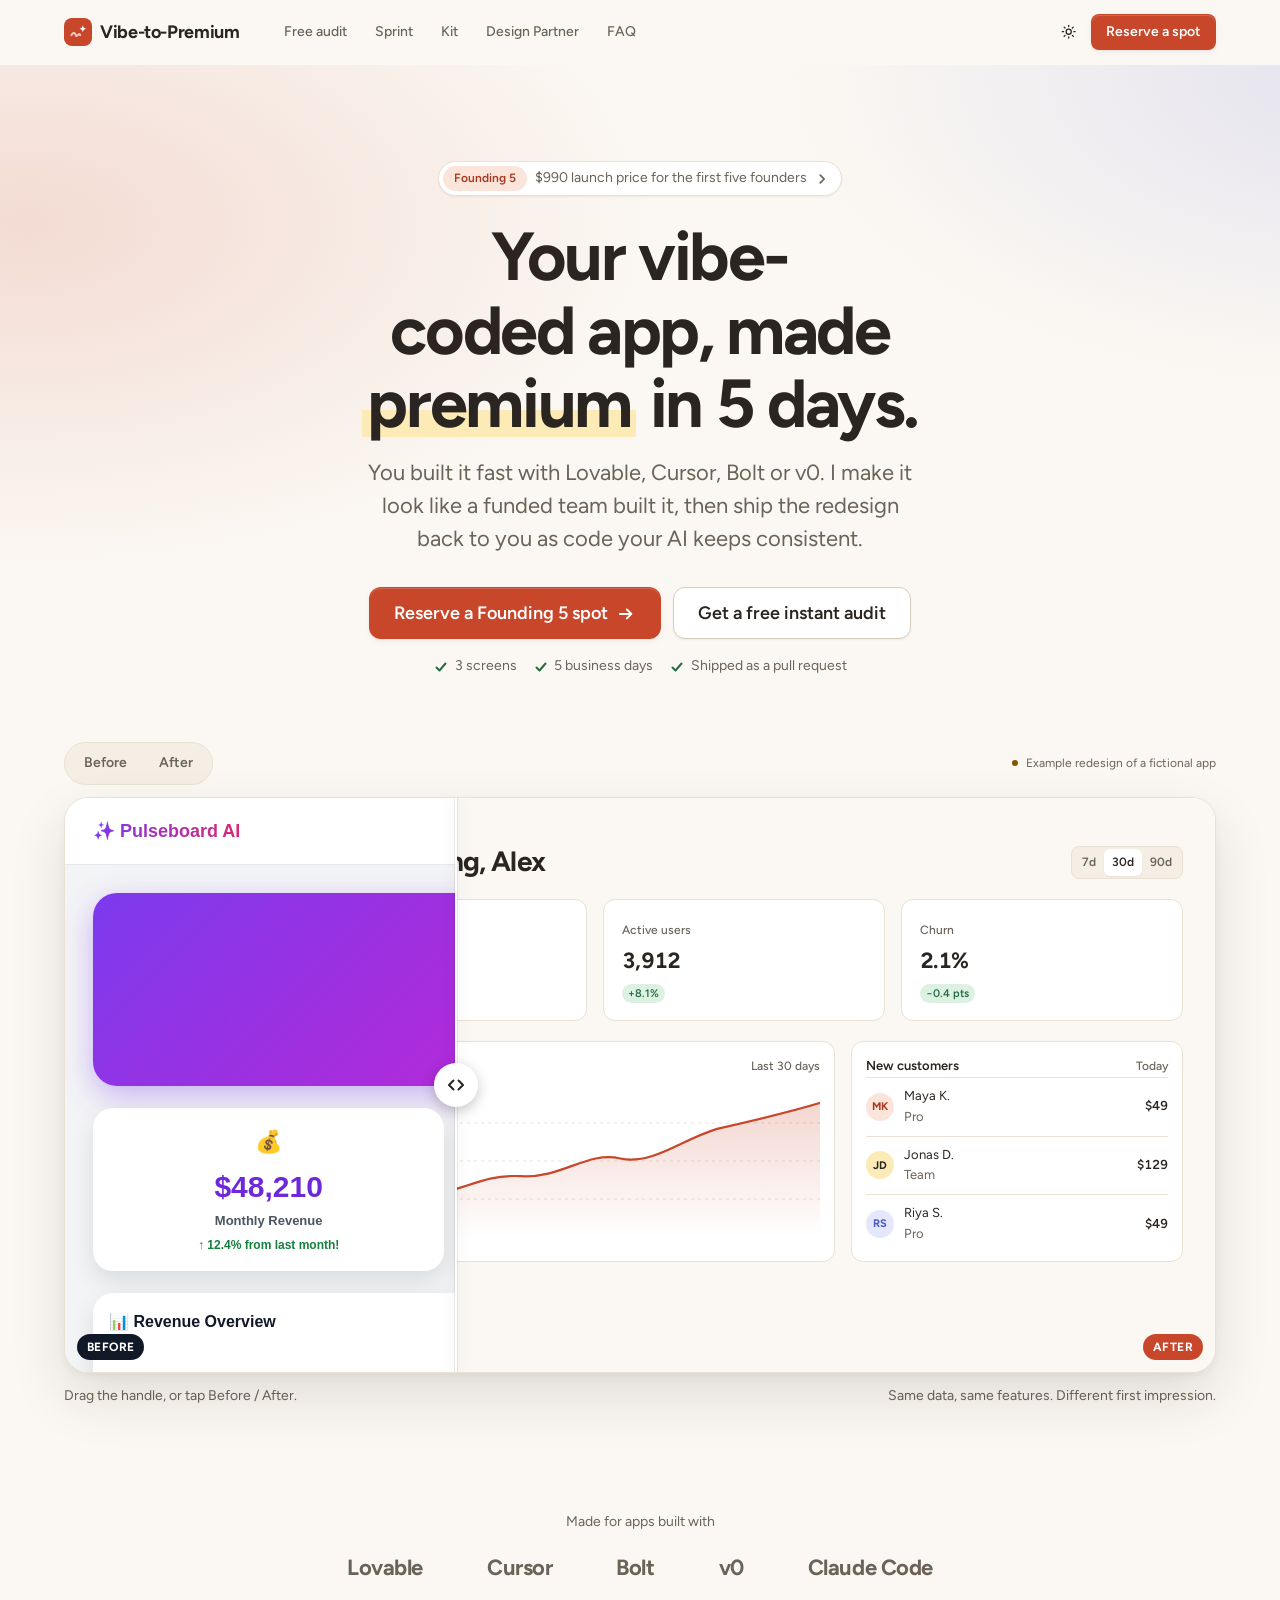
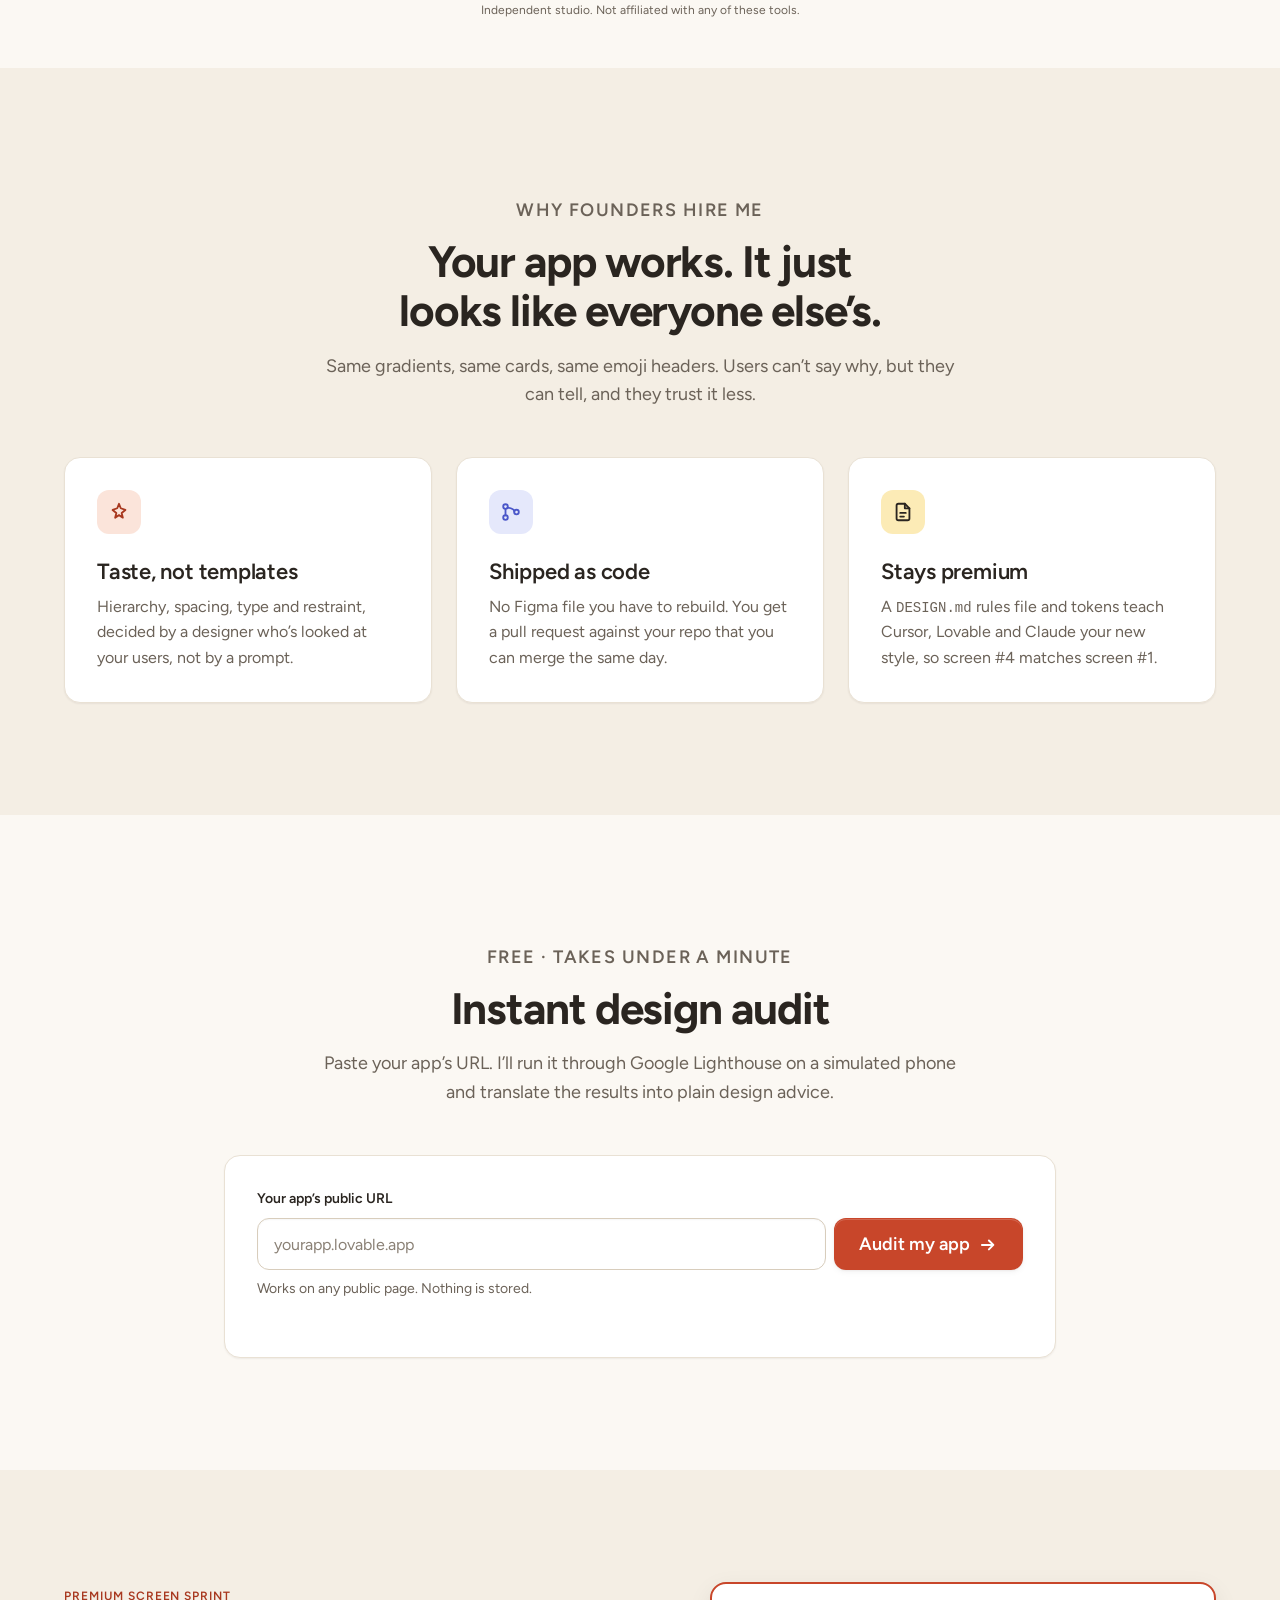
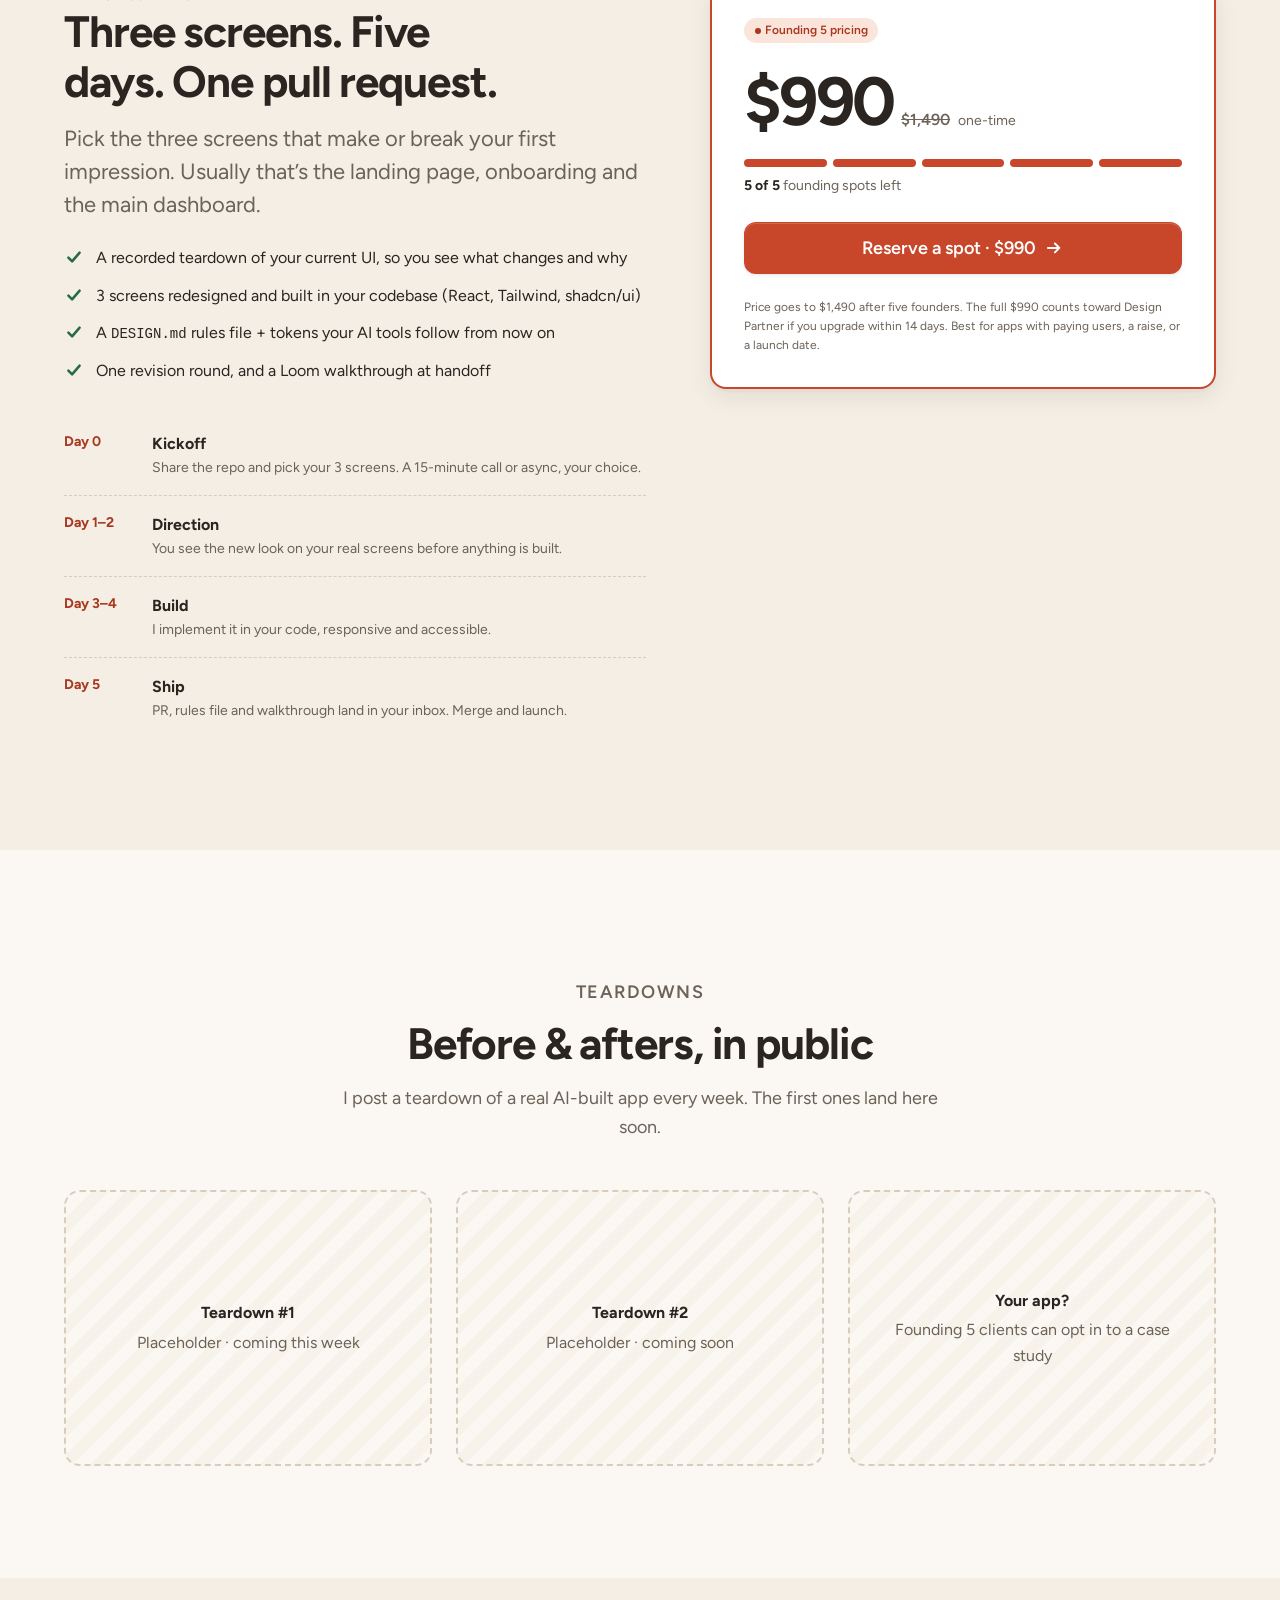
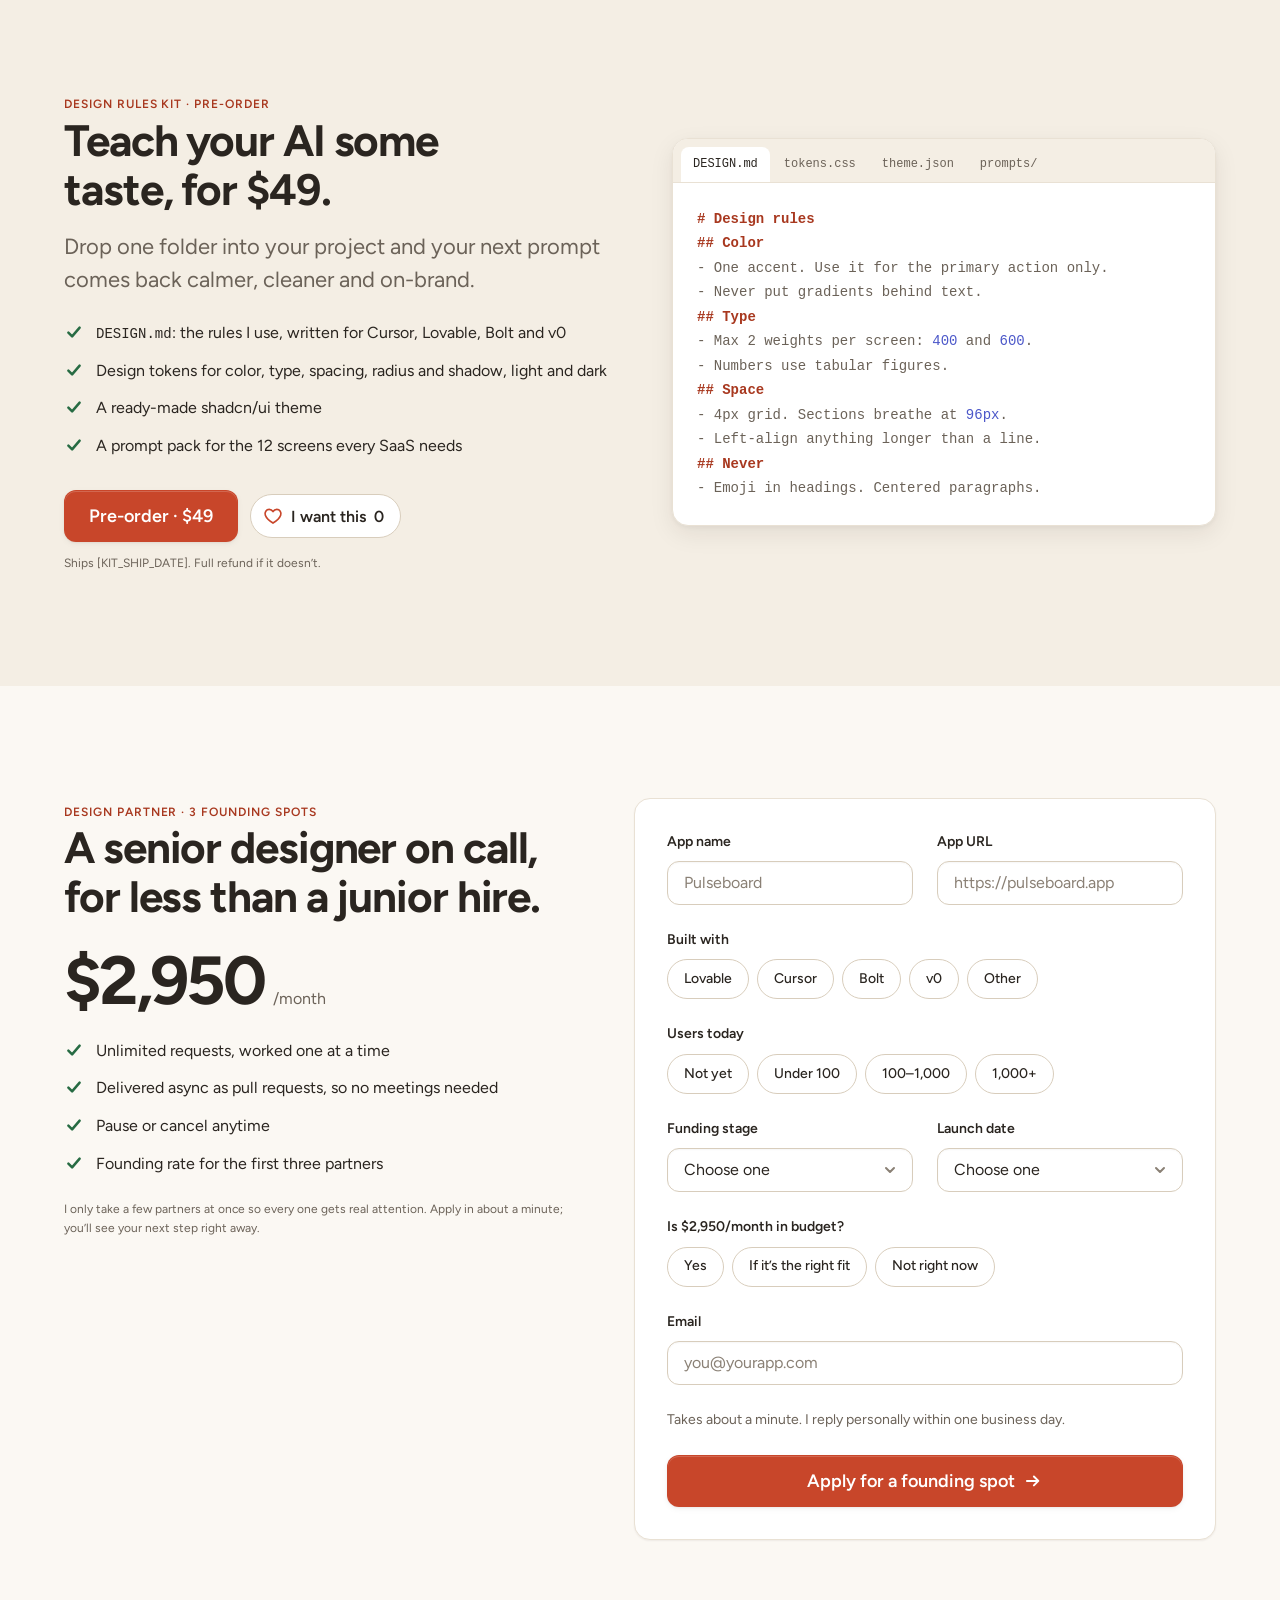
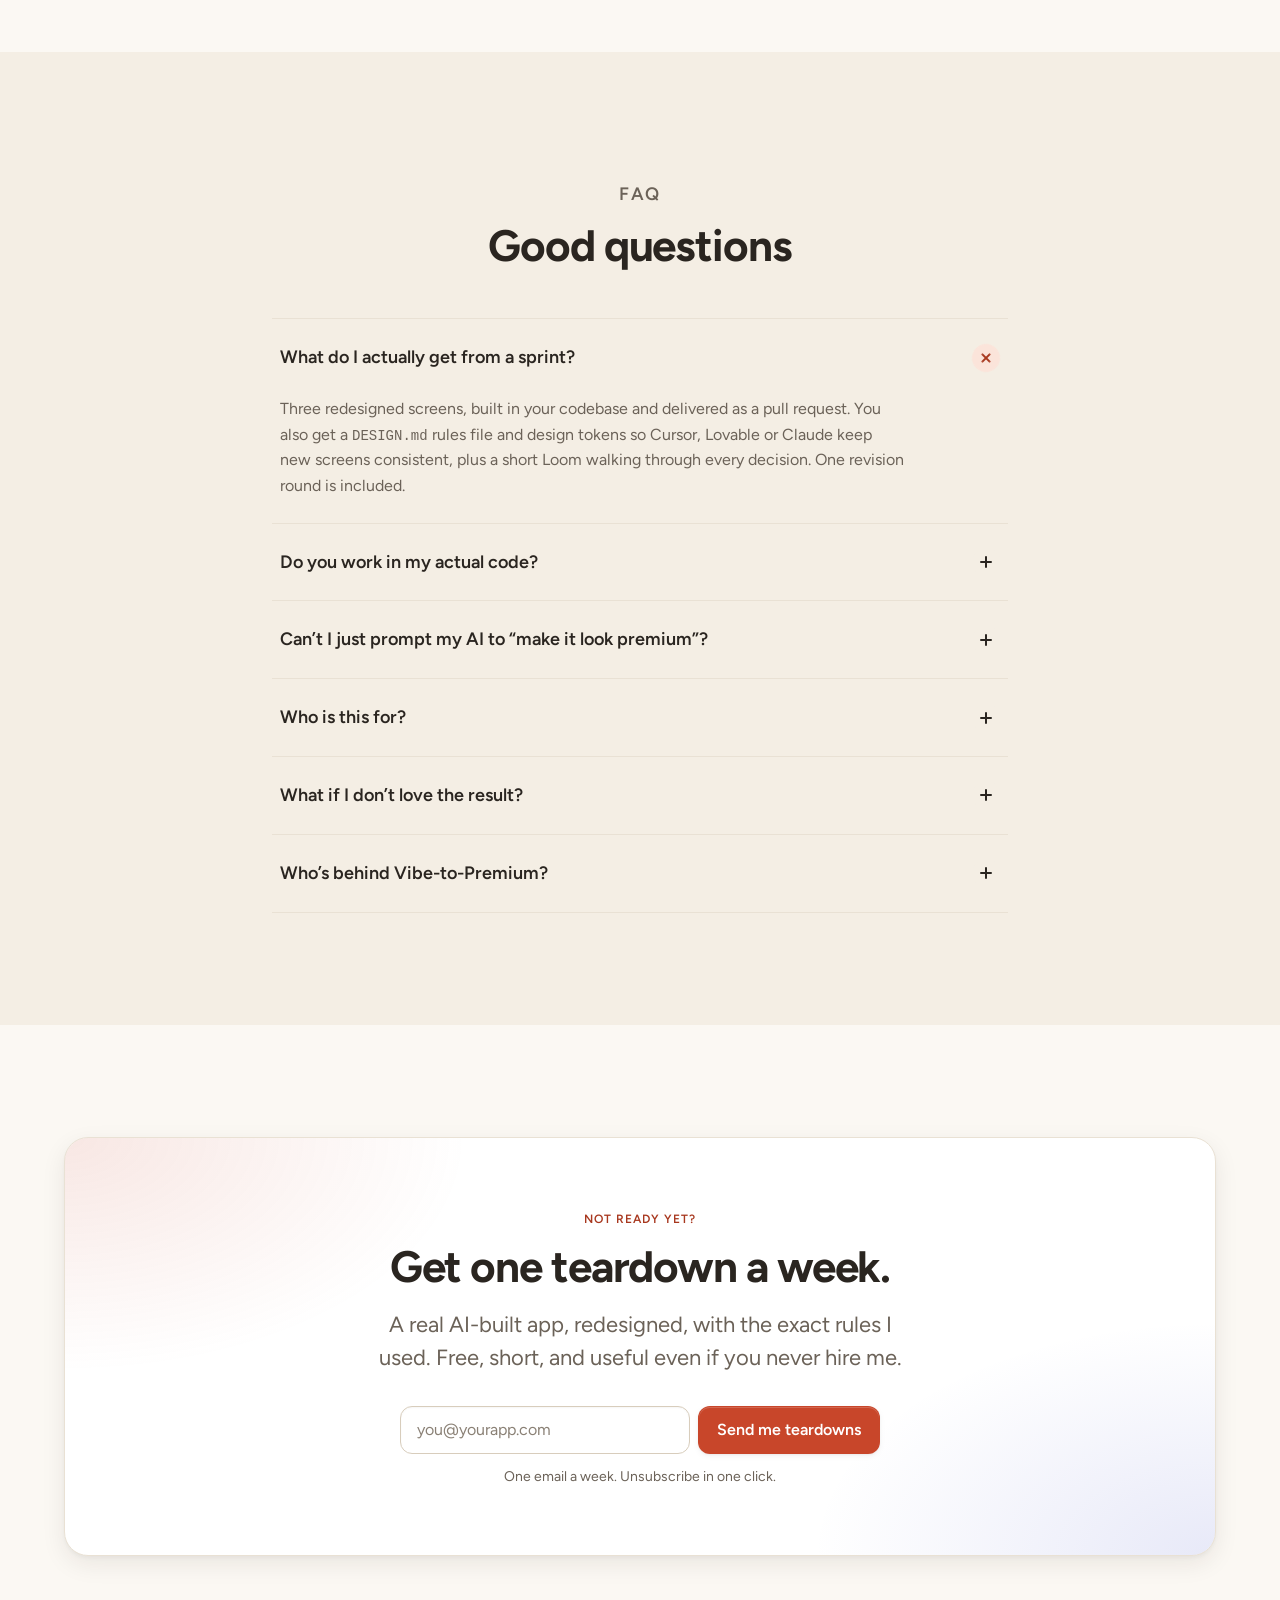
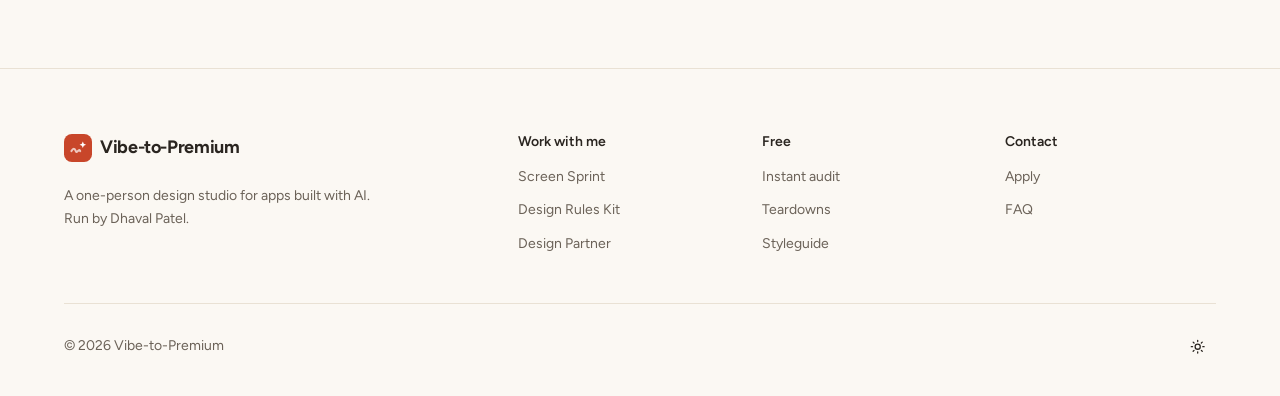
==== index.html @ ed161952 "Launch Vibe-to-Premium landing page" ====
<!doctype html>
<html lang="en">
<head>
  <meta charset="utf-8">
<!--
  ============================================================================
  VIBE-TO-PREMIUM · landing page draft v1  (static, no build step, GitHub Pages-ready)
  ============================================================================
  PLACEHOLDERS TO SWAP before going live (search the file for each token):

  PAYMENTS  (Finance & Ops is choosing the payment tool: Stripe Payment Links / Lemon Squeezy / Gumroad, all $0 to set up)
    #PAYMENT_LINK_SPRINT     "Reserve a spot" buttons for the $990 Founding 5 sprint (3 places)
    #PAYMENT_LINK_KIT        "Pre-order" button for the $49 Design Rules Kit (2 places)
  FORMS / FOLLOW-UPS  (all in config.js; see README.md)
    CONTACT_EMAIL            config.js. STILL A PLACEHOLDER: 'hello@REPLACE-ME.com'. Dhaval's real address goes here.
                             While the Tally IDs are blank, both forms open the visitor's email app (mailto:) to this
                             address with everything prefilled (application answers + intake_score + intake_tier, or
                             the waitlist email). The instant intake result still shows on the page.
    TALLY_RETAINER_FORM_ID   config.js, blank for launch. Optional later: a prefilled Tally popup instead of mailto.
    TALLY_WAITLIST_FORM_ID   config.js, blank for launch. Hidden fields to create are listed in README.md.
    #BOOKING_LINK            "Book an intro call" shown to Qualified applicants (e.g. Cal.com free / Calendly free)
  NUMBERS TO UPDATE BY HAND
    data-spots-left="5"      Founding 5 spots remaining. MANUAL: edit this one attribute in the sprint card after each
                             sale; the dots and "5 of 5 founding spots left" text update from it. Always visible.
    data-base-count="0"      "I want this" counter on the Kit. Placeholder: counts only this browser (localStorage)
                             until a real counter (e.g. the form tool or a free Supabase row) is wired in.
    [KIT_SHIP_DATE]          Kit ship date in the Kit section + FAQ fine print
  CONTENT SLOTS
    data-slot="..."          Every swappable string (brand, headline, subhead, offers, FAQ)
    data-slot="work-1..3"    Portfolio / teardown placeholders, replace with real before/afters
    .ba (hero compare)       "Pulseboard" is a FICTIONAL example app; replace with real client before/after
  AUDIT (Instant design audit)
    PSI_API_KEY in config.js Free, referrer-restricted Google browser key (keyless quota is shared and often
                             exhausted, returns HTTP 429). Appended as &key= only when non-empty. An LLM-written teardown could be layered on later,
                             only with Dhaval's OK on cost.
  META
    https://sdrprime.github.io/vibe-to-premium/   og:url / og:image / canonical / twitter:image (repo name set)
  ============================================================================
-->
  <meta name="viewport" content="width=device-width, initial-scale=1">
  <title>Vibe-to-Premium · Make your AI-built app look premium in 5 days</title>
  <meta name="description" content="A one-person design studio for apps built with Lovable, Cursor, Bolt and v0. Three premium screens in five days, shipped as a pull request.">
  <link rel="canonical" href="https://sdrprime.github.io/vibe-to-premium/">
  <meta name="theme-color" content="#FBF8F3" media="(prefers-color-scheme: light)">
  <meta name="theme-color" content="#1A1714" media="(prefers-color-scheme: dark)">
  <meta property="og:type" content="website">
  <meta property="og:site_name" content="Vibe-to-Premium">
  <meta property="og:title" content="Your vibe-coded app, made premium in 5 days">
  <meta property="og:description" content="Three redesigned screens, shipped as a pull request, with rules your AI follows next time.">
  <meta property="og:url" content="https://sdrprime.github.io/vibe-to-premium/">
  <meta property="og:image" content="https://sdrprime.github.io/vibe-to-premium/og-image.png">
  <meta name="twitter:card" content="summary_large_image">
  <link rel="icon" href="favicon.svg" type="image/svg+xml">
  <link rel="preload" href="fonts/figtree-latin-var.woff2" as="font" type="font/woff2" crossorigin>
  <script>(function(){var d=document.documentElement,t=null;d.classList.add('js');try{t=localStorage.getItem('theme')}catch(e){}if(t)d.dataset.theme=t;d.dataset.resolvedTheme=t||(matchMedia('(prefers-color-scheme: dark)').matches?'dark':'light')})()</script>
  <link rel="stylesheet" href="tokens.css">
  <link rel="stylesheet" href="styles.css">
  <link rel="stylesheet" href="site.css">
</head>
<body>
  <a class="skip-link" href="#main">Skip to content</a>

  <header class="nav">
    <div class="container nav__inner">
      <a class="brand" href="#top" aria-label="Vibe-to-Premium home"><svg class="brand__mark" viewBox="0 0 32 32" aria-hidden="true"><rect width="32" height="32" rx="9" fill="var(--color-accent)"/><path d="M8.5 19.5c2-3.5 3.6-3.5 5 0s3-3.5 5 0" stroke="var(--color-accent-ink)" stroke-width="2.4" fill="none" stroke-linecap="round" stroke-linejoin="round" opacity=".7"/><path d="M21.5 8.5l1.1 2.6 2.6 1.1-2.6 1.1-1.1 2.6-1.1-2.6-2.6-1.1 2.6-1.1z" fill="var(--color-accent-ink)"/></svg><span data-slot="brand">Vibe-to-Premium</span></a>
      <nav aria-label="Primary">
        <ul class="nav__links">
          <li><a href="#audit">Free audit</a></li>
          <li><a href="#sprint">Sprint</a></li>
          <li><a href="#kit">Kit</a></li>
          <li><a href="#partner">Design Partner</a></li>
          <li><a href="#faq">FAQ</a></li>
        </ul>
      </nav>
      <div class="nav__actions">
        <button class="btn btn--ghost btn--icon btn--sm theme-toggle" type="button" data-theme-toggle aria-label="Toggle dark mode"><svg class="icon-sun" viewBox="0 0 24 24" fill="none" stroke="currentColor" stroke-width="2" stroke-linecap="round" aria-hidden="true"><circle cx="12" cy="12" r="4"/><path d="M12 2v2M12 20v2M4.9 4.9l1.4 1.4M17.7 17.7l1.4 1.4M2 12h2M20 12h2M4.9 19.1l1.4-1.4M17.7 6.3l1.4-1.4"/></svg><svg class="icon-moon" viewBox="0 0 24 24" fill="none" stroke="currentColor" stroke-width="2" stroke-linecap="round" stroke-linejoin="round" aria-hidden="true"><path d="M20 14.5A8 8 0 1 1 9.5 4a6.5 6.5 0 0 0 10.5 10.5z"/></svg></button>
        <a class="btn btn--primary btn--sm" href="#sprint" data-slot="nav-cta">Reserve a spot</a>
      </div>
    </div>
  </header>

  <main id="main">
    <!-- ===== Hero ===== -->
    <section class="hero" id="top" aria-labelledby="hero-title">
      <div class="container">
        <div class="hero__copy">
          <a class="announce reveal" href="#sprint"><span class="badge badge--accent">Founding 5</span><span data-slot="announcement">$990 launch price for the first five founders</span><svg viewBox="0 0 16 16" fill="none" stroke="currentColor" stroke-width="2" stroke-linecap="round" stroke-linejoin="round" aria-hidden="true"><path d="M6 3.5L10.5 8 6 12.5"/></svg></a>
          <h1 class="display reveal" id="hero-title" style="--reveal-delay:60ms" data-slot="headline">Your vibe-coded app, made <span class="mark">premium</span> in 5 days.</h1>
          <p class="lead reveal" style="--reveal-delay:120ms" data-slot="subhead">You built it fast with Lovable, Cursor, Bolt or v0. I make it look like a funded team built it, then ship the redesign back to you as code your AI keeps consistent.</p>
          <div class="hero__ctas reveal" style="--reveal-delay:180ms">
            <a class="btn btn--primary btn--lg" href="#sprint" data-slot="hero-cta">Reserve a Founding 5 spot <svg class="btn__arrow" viewBox="0 0 20 20" fill="none" stroke="currentColor" stroke-width="2" stroke-linecap="round" stroke-linejoin="round" aria-hidden="true"><path d="M4 10h11M11 5.5L15.5 10 11 14.5"/></svg></a>
            <a class="btn btn--secondary btn--lg" href="#audit" data-slot="hero-cta-2">Get a free instant audit</a>
          </div>
          <p class="hero__note reveal" style="--reveal-delay:220ms"><span><svg viewBox="0 0 16 16" fill="none" stroke="currentColor" stroke-width="2" stroke-linecap="round" stroke-linejoin="round" aria-hidden="true"><path d="M3.5 8.5l3 3 6-7"/></svg>3 screens</span><span><svg viewBox="0 0 16 16" fill="none" stroke="currentColor" stroke-width="2" stroke-linecap="round" stroke-linejoin="round" aria-hidden="true"><path d="M3.5 8.5l3 3 6-7"/></svg>5 business days</span><span><svg viewBox="0 0 16 16" fill="none" stroke="currentColor" stroke-width="2" stroke-linecap="round" stroke-linejoin="round" aria-hidden="true"><path d="M3.5 8.5l3 3 6-7"/></svg>Shipped as a pull request</span></p>
        </div>

        <!-- Hero before/after. EXAMPLE ONLY: "Pulseboard" is fictional. Swap for real client work when it exists. -->
        <div class="hero__visual reveal" style="--reveal-delay:260ms">
          <div class="compare-bar">
            <div class="seg" role="group" aria-label="Show before or after" data-state="mid">
              <span class="seg__pill" aria-hidden="true"></span>
              <button type="button" data-ba-show="before" aria-pressed="false">Before</button>
              <button type="button" data-ba-show="after" aria-pressed="false">After</button>
            </div>
            <span class="placeholder-note">Example redesign of a fictional app</span>
          </div>
          <div class="ba" data-ba data-state="mid">
            <div class="ba__layer ba__before" aria-hidden="true">
              <div class="v">
                <div class="v-top"><span class="v-logo">✨ Pulseboard AI</span><span class="v-links"><span>Dashboard</span><span>Analytics</span><span>Customers</span><span>Settings</span></span><span class="v-avatar">A</span></div>
                <div class="v-body">
                  <div class="v-hero"><b>Welcome back, Alex! 👋</b><small>Here’s what’s happening with your business today</small><i>🚀 Generate AI Insights</i></div>
                  <div class="v-stats">
                    <div class="v-stat"><div class="v-emoji">💰</div><div class="v-num">$48,210</div><div class="v-lbl">Monthly Revenue</div><div class="v-chg">↑ 12.4% from last month!</div></div>
                    <div class="v-stat"><div class="v-emoji">👥</div><div class="v-num">3,912</div><div class="v-lbl">Active Users</div><div class="v-chg">↑ 8.1% from last month!</div></div>
                    <div class="v-stat"><div class="v-emoji">📉</div><div class="v-num">2.1%</div><div class="v-lbl">Churn Rate</div><div class="v-chg">↓ 0.4% from last month!</div></div>
                  </div>
                  <div class="v-chart"><b>📊 Revenue Overview</b><div class="v-bars"><span style="height:40%"></span><span style="height:55%"></span><span style="height:48%"></span><span style="height:62%"></span><span style="height:58%"></span><span style="height:74%"></span><span style="height:70%"></span><span style="height:86%"></span><span style="height:92%"></span></div></div>
                </div>
              </div>
            </div>
            <div class="ba__layer ba__after" aria-hidden="true">
              <div class="p">
                <aside class="p-rail">
                  <div class="p-brand"><i></i>Pulseboard</div>
                  <div class="p-nav is-on"><svg viewBox="0 0 16 16" fill="none" stroke="currentColor" stroke-width="1.6"><rect x="2" y="2" width="5" height="5" rx="1.2"/><rect x="9" y="2" width="5" height="5" rx="1.2"/><rect x="2" y="9" width="5" height="5" rx="1.2"/><rect x="9" y="9" width="5" height="5" rx="1.2"/></svg>Overview</div>
                  <div class="p-nav"><svg viewBox="0 0 16 16" fill="none" stroke="currentColor" stroke-width="1.6"><circle cx="8" cy="5.5" r="2.5"/><path d="M3 14c.8-2.6 2.7-4 5-4s4.2 1.4 5 4"/></svg>Customers</div>
                  <div class="p-nav"><svg viewBox="0 0 16 16" fill="none" stroke="currentColor" stroke-width="1.6" stroke-linecap="round"><path d="M2 12l4-4 3 2.5L14 5"/></svg>Revenue</div>
                  <div class="p-nav"><svg viewBox="0 0 16 16" fill="none" stroke="currentColor" stroke-width="1.6"><circle cx="8" cy="8" r="2.2"/><path d="M8 1.5v2M8 12.5v2M1.5 8h2M12.5 8h2"/></svg>Settings</div>
                </aside>
                <div class="p-main">
                  <div class="p-head"><div><small>Tuesday, November 3</small><b>Good morning, Alex</b></div><div class="p-seg"><span>7d</span><span class="is-on">30d</span><span>90d</span></div></div>
                  <div class="p-kpis">
                    <div class="p-kpi"><small>MRR</small><b>$48.2k</b><span class="p-delta">+12.4%</span></div>
                    <div class="p-kpi"><small>Active users</small><b>3,912</b><span class="p-delta">+8.1%</span></div>
                    <div class="p-kpi"><small>Churn</small><b>2.1%</b><span class="p-delta">−0.4 pts</span></div>
                  </div>
                  <div class="p-split">
                    <div class="p-card"><div class="p-card__head">Revenue<span>Last 30 days</span></div>
                      <svg class="p-chart" viewBox="0 0 300 120" preserveAspectRatio="none" aria-hidden="true">
                        <defs><linearGradient id="pfill" x1="0" x2="0" y1="0" y2="1"><stop offset="0" stop-color="currentColor" stop-opacity=".22"/><stop offset="1" stop-color="currentColor" stop-opacity="0"/></linearGradient></defs>
                        <path class="grid" d="M0 30H300M0 60H300M0 90H300" stroke-width="1" vector-effect="non-scaling-stroke" stroke-dasharray="3 4"/>
                        <path d="M0 96 C25 92 38 84 60 86 S95 70 120 72 S160 52 180 58 S220 40 240 34 S280 22 300 14 V120 H0Z" fill="url(#pfill)"/>
                        <path d="M0 96 C25 92 38 84 60 86 S95 70 120 72 S160 52 180 58 S220 40 240 34 S280 22 300 14" fill="none" stroke="currentColor" stroke-width="2.2" vector-effect="non-scaling-stroke" stroke-linecap="round"/>
                      </svg>
                    </div>
                    <div class="p-card p-list"><div class="p-card__head">New customers<span>Today</span></div>
                      <div class="p-row"><span class="p-av">MK</span><span>Maya K.<br><em>Pro</em></span><strong>$49</strong></div>
                      <div class="p-row"><span class="p-av">JD</span><span>Jonas D.<br><em>Team</em></span><strong>$129</strong></div>
                      <div class="p-row"><span class="p-av">RS</span><span>Riya S.<br><em>Pro</em></span><strong>$49</strong></div>
                    </div>
                  </div>
                </div>
              </div>
            </div>
            <span class="ba__tag ba__tag--before" aria-hidden="true">Before</span>
            <span class="ba__tag ba__tag--after" aria-hidden="true">After</span>
            <div class="ba__line" aria-hidden="true"><span class="ba__knob"><svg viewBox="0 0 20 20" fill="none" stroke="currentColor" stroke-width="2" stroke-linecap="round" stroke-linejoin="round"><path d="M7.5 5.5L3 10l4.5 4.5M12.5 5.5L17 10l-4.5 4.5"/></svg></span></div>
            <input type="range" min="0" max="100" value="50" aria-label="Compare before and after: drag left to reveal the redesign" aria-valuetext="50% before, 50% after">
          </div>
          <p class="compare-caption"><span>Drag the handle, or tap Before / After.</span><span>Same data, same features. Different first impression.</span></p>
        </div>
      </div>
    </section>

    <!-- ===== Builders ===== -->
    <section class="builders" aria-label="Builders I work with">
      <div class="container">
        <p class="builders__label">Made for apps built with</p>
        <ul><li>Lovable</li><li>Cursor</li><li>Bolt</li><li>v0</li><li>Claude Code</li></ul>
        <small>Independent studio. Not affiliated with any of these tools.</small>
      </div>
    </section>

    <!-- ===== Why ===== -->
    <section class="section section--sunken" aria-labelledby="why-title">
      <div class="container">
        <div class="section-head reveal">
          <p class="eyebrow">Why founders hire me</p>
          <h2 class="h2" id="why-title" data-slot="why-title">Your app works. It just looks like everyone else’s.</h2>
          <p data-slot="why-sub">Same gradients, same cards, same emoji headers. Users can’t say why, but they can tell, and they trust it less.</p>
        </div>
        <div class="grid-3">
          <article class="card card--interactive reveal">
            <div class="card__icon"><svg viewBox="0 0 24 24" fill="none" stroke="currentColor" stroke-width="2" stroke-linecap="round" stroke-linejoin="round" aria-hidden="true"><path d="M12 3l1.9 4.9L19 9.8l-4.1 3.3 1.3 5.1L12 15.4l-4.2 2.8 1.3-5.1L5 9.8l5.1-1.9z"/></svg></div>
            <h3>Taste, not templates</h3>
            <p>Hierarchy, spacing, type and restraint, decided by a designer who’s looked at your users, not by a prompt.</p>
          </article>
          <article class="card card--interactive reveal" style="--reveal-delay:80ms">
            <div class="card__icon card__icon--secondary"><svg viewBox="0 0 24 24" fill="none" stroke="currentColor" stroke-width="2" stroke-linecap="round" stroke-linejoin="round" aria-hidden="true"><circle cx="6" cy="6" r="2.5"/><circle cx="6" cy="18" r="2.5"/><circle cx="18" cy="12" r="2.5"/><path d="M6 8.5v7M8.3 7.2c4 .6 7.2 2.2 7.4 4.3"/></svg></div>
            <h3>Shipped as code</h3>
            <p>No Figma file you have to rebuild. You get a pull request against your repo that you can merge the same day.</p>
          </article>
          <article class="card card--interactive reveal" style="--reveal-delay:160ms">
            <div class="card__icon card__icon--highlight"><svg viewBox="0 0 24 24" fill="none" stroke="currentColor" stroke-width="2" stroke-linecap="round" stroke-linejoin="round" aria-hidden="true"><path d="M14 3H7a2 2 0 0 0-2 2v14a2 2 0 0 0 2 2h10a2 2 0 0 0 2-2V8z"/><path d="M14 3v5h5M9 13h6M9 17h4"/></svg></div>
            <h3>Stays premium</h3>
            <p>A <code>DESIGN.md</code> rules file and tokens teach Cursor, Lovable and Claude your new style, so screen #4 matches screen #1.</p>
          </article>
        </div>
      </div>
    </section>

    <!-- ===== Instant audit (PageSpeed Insights, client-side) ===== -->
    <section class="section" id="audit" aria-labelledby="audit-title">
      <div class="container">
        <div class="section-head reveal">
          <p class="eyebrow">Free · takes under a minute</p>
          <h2 class="h2" id="audit-title">Instant design audit</h2>
          <p>Paste your app’s URL. I’ll run it through Google Lighthouse on a simulated phone and translate the results into plain design advice.</p>
        </div>
        <div class="audit card reveal">
          <form class="audit__form" data-audit novalidate>
            <label class="label" for="audit-url">Your app’s public URL</label>
            <div class="audit__row">
              <input class="input" id="audit-url" name="url" type="url" inputmode="url" autocomplete="url" placeholder="yourapp.lovable.app" required aria-describedby="audit-hint">
              <button class="btn btn--primary btn--lg" type="submit">Audit my app <svg class="btn__arrow" viewBox="0 0 20 20" fill="none" stroke="currentColor" stroke-width="2" stroke-linecap="round" stroke-linejoin="round" aria-hidden="true"><path d="M4 10h11M11 5.5L15.5 10 11 14.5"/></svg></button>
            </div>
            <p class="hint" id="audit-hint">Works on any public page. Nothing is stored.</p>
          </form>
          <div class="audit__panel" data-audit-panel aria-live="polite"></div>
        </div>
      </div>
    </section>

    <!-- ===== Offer 1: Founding 5 sprint ===== -->
    <section class="section section--sunken" id="sprint" aria-labelledby="sprint-title">
      <div class="container offer">
        <div class="reveal">
          <p class="eyebrow">Premium Screen Sprint</p>
          <h2 class="h2" id="sprint-title" data-slot="sprint-title">Three screens. Five days. One pull request.</h2>
          <p class="lead" style="margin-top:var(--space-4)" data-slot="sprint-sub">Pick the three screens that make or break your first impression. Usually that’s the landing page, onboarding and the main dashboard.</p>
          <ul class="include"><li><svg viewBox="0 0 16 16" fill="none" stroke="currentColor" stroke-width="2" stroke-linecap="round" stroke-linejoin="round" aria-hidden="true"><path d="M3.5 8.5l3 3 6-7"/></svg><span>A recorded teardown of your current UI, so you see what changes and why</span></li><li><svg viewBox="0 0 16 16" fill="none" stroke="currentColor" stroke-width="2" stroke-linecap="round" stroke-linejoin="round" aria-hidden="true"><path d="M3.5 8.5l3 3 6-7"/></svg><span>3 screens redesigned and built in your codebase (React, Tailwind, shadcn/ui)</span></li><li><svg viewBox="0 0 16 16" fill="none" stroke="currentColor" stroke-width="2" stroke-linecap="round" stroke-linejoin="round" aria-hidden="true"><path d="M3.5 8.5l3 3 6-7"/></svg><span>A <code>DESIGN.md</code> rules file + tokens your AI tools follow from now on</span></li><li><svg viewBox="0 0 16 16" fill="none" stroke="currentColor" stroke-width="2" stroke-linecap="round" stroke-linejoin="round" aria-hidden="true"><path d="M3.5 8.5l3 3 6-7"/></svg><span>One revision round, and a Loom walkthrough at handoff</span></li></ul>
          <ol class="timeline" aria-label="Sprint timeline">
            <li><b>Day 0</b><p><strong>Kickoff</strong>Share the repo and pick your 3 screens. A 15-minute call or async, your choice.</p></li>
            <li><b>Day 1–2</b><p><strong>Direction</strong>You see the new look on your real screens before anything is built.</p></li>
            <li><b>Day 3–4</b><p><strong>Build</strong>I implement it in your code, responsive and accessible.</p></li>
            <li><b>Day 5</b><p><strong>Ship</strong>PR, rules file and walkthrough land in your inbox. Merge and launch.</p></li>
          </ol>
        </div>
        <aside class="offer__aside reveal" style="--reveal-delay:100ms">
          <!-- SPOTS: data-spots-left is updated MANUALLY after each sale (no live counter). -->
          <div class="card price-card" data-spots data-spots-total="5" data-spots-left="5">
            <div class="spaced"><span class="badge badge--accent"><span class="badge__dot badge__dot--pulse"></span>Founding 5 pricing</span></div>
            <p class="price"><span class="price__amount">$990</span><span class="price__was">$1,490</span><span class="muted small">one-time</span></p>
            <div class="spots">
              <div class="spots__dots" aria-hidden="true"></div>
              <p class="spots__label"><span><b data-spots-text>5 of 5</b> founding spots left</span></p>
            </div>
            <!-- PAYMENT: placeholder. Finance & Ops is choosing the payment tool. -->
            <a class="btn btn--primary btn--lg" href="#PAYMENT_LINK_SPRINT" data-payment="sprint">Reserve a spot · $990 <svg class="btn__arrow" viewBox="0 0 20 20" fill="none" stroke="currentColor" stroke-width="2" stroke-linecap="round" stroke-linejoin="round" aria-hidden="true"><path d="M4 10h11M11 5.5L15.5 10 11 14.5"/></svg></a>
            <p class="fineprint">Price goes to $1,490 after five founders. The full $990 counts toward Design Partner if you upgrade within 14 days. Best for apps with paying users, a raise, or a launch date.</p>
          </div>
        </aside>
      </div>
    </section>

    <!-- ===== Work (portfolio placeholders) ===== -->
    <section class="section" id="work" aria-labelledby="work-title">
      <div class="container">
        <div class="section-head reveal">
          <p class="eyebrow">Teardowns</p>
          <h2 class="h2" id="work-title">Before &amp; afters, in public</h2>
          <p>I post a teardown of a real AI-built app every week. The first ones land here soon.</p>
        </div>
        <div class="grid-3">
          <div class="slot reveal" data-slot="work-1"><div><b>Teardown #1</b>Placeholder · coming this week</div></div>
          <div class="slot reveal" style="--reveal-delay:80ms" data-slot="work-2"><div><b>Teardown #2</b>Placeholder · coming soon</div></div>
          <div class="slot reveal" style="--reveal-delay:160ms" data-slot="work-3"><div><b>Your app?</b>Founding 5 clients can opt in to a case study</div></div>
        </div>
      </div>
    </section>

    <!-- ===== Offer 2: Design Rules Kit ===== -->
    <section class="section section--sunken" id="kit" aria-labelledby="kit-title">
      <div class="container kit">
        <div class="reveal">
          <p class="eyebrow">Design Rules Kit · pre-order</p>
          <h2 class="h2" id="kit-title" data-slot="kit-title">Teach your AI some taste, for $49.</h2>
          <p class="lead" style="margin-top:var(--space-4)">Drop one folder into your project and your next prompt comes back calmer, cleaner and on-brand.</p>
          <ul class="include"><li><svg viewBox="0 0 16 16" fill="none" stroke="currentColor" stroke-width="2" stroke-linecap="round" stroke-linejoin="round" aria-hidden="true"><path d="M3.5 8.5l3 3 6-7"/></svg><span><code>DESIGN.md</code>: the rules I use, written for Cursor, Lovable, Bolt and v0</span></li><li><svg viewBox="0 0 16 16" fill="none" stroke="currentColor" stroke-width="2" stroke-linecap="round" stroke-linejoin="round" aria-hidden="true"><path d="M3.5 8.5l3 3 6-7"/></svg><span>Design tokens for color, type, spacing, radius and shadow, light and dark</span></li><li><svg viewBox="0 0 16 16" fill="none" stroke="currentColor" stroke-width="2" stroke-linecap="round" stroke-linejoin="round" aria-hidden="true"><path d="M3.5 8.5l3 3 6-7"/></svg><span>A ready-made shadcn/ui theme</span></li><li><svg viewBox="0 0 16 16" fill="none" stroke="currentColor" stroke-width="2" stroke-linecap="round" stroke-linejoin="round" aria-hidden="true"><path d="M3.5 8.5l3 3 6-7"/></svg><span>A prompt pack for the 12 screens every SaaS needs</span></li></ul>
          <div class="kit__actions">
            <!-- PAYMENT: placeholder. Finance & Ops is choosing the payment tool. -->
            <a class="btn btn--primary btn--lg" href="#PAYMENT_LINK_KIT" data-payment="kit">Pre-order · $49</a>
            <button class="want" type="button" aria-pressed="false" data-want="kit" data-base-count="0" aria-label="I want this">
              <svg viewBox="0 0 24 24" stroke="currentColor" stroke-width="2" stroke-linejoin="round" aria-hidden="true"><path d="M12 20.5s-7.5-4.6-9.2-9.4C1.6 7.6 3.9 4 7.5 4c2 0 3.5 1.1 4.5 2.6C13 5.1 14.5 4 16.5 4c3.6 0 5.9 3.6 4.7 7.1-1.7 4.8-9.2 9.4-9.2 9.4z"/></svg>
              <span>I want this</span><span class="want__count" data-want-count>0</span>
            </button>
          </div>
          <p class="fineprint" style="margin-top:var(--space-3)">Ships <span data-slot="kit-ship-date">[KIT_SHIP_DATE]</span>. Full refund if it doesn’t.</p>
          <!-- HEART COUNTER: "I want this" count is local-only (this browser, localStorage) until a real counter is wired in; data-base-count is set by hand. -->
        </div>
        <div class="kit__file reveal" style="--reveal-delay:100ms" aria-label="Preview of the DESIGN.md file" role="img">
          <div class="kit__tabs" aria-hidden="true"><span class="is-on">DESIGN.md</span><span>tokens.css</span><span>theme.json</span><span>prompts/</span></div>
<pre class="kit__code" aria-hidden="true"><span class="k"># Design rules</span>
<span class="k">## Color</span>
- One accent. Use it for the primary action only.
- Never put gradients behind text.
<span class="k">## Type</span>
- Max 2 weights per screen: <span class="s">400</span> and <span class="s">600</span>.
- Numbers use tabular figures.
<span class="k">## Space</span>
- 4px grid. Sections breathe at <span class="s">96px</span>.
- Left-align anything longer than a line.
<span class="k">## Never</span>
- Emoji in headings. Centered paragraphs.</pre>
        </div>
      </div>
    </section>

    <!-- ===== Offer 3: Design Partner retainer + AI-assisted intake ===== -->
    <section class="section" id="partner" aria-labelledby="partner-title">
      <div class="container partner">
        <div class="reveal">
          <p class="eyebrow">Design Partner · 3 founding spots</p>
          <h2 class="h2" id="partner-title" data-slot="partner-title">A senior designer on call, for less than a junior hire.</h2>
          <p class="price" style="margin-top:var(--space-5)"><span class="price__amount">$2,950</span><span class="muted">/month</span></p>
          <ul class="include"><li><svg viewBox="0 0 16 16" fill="none" stroke="currentColor" stroke-width="2" stroke-linecap="round" stroke-linejoin="round" aria-hidden="true"><path d="M3.5 8.5l3 3 6-7"/></svg><span>Unlimited requests, worked one at a time</span></li><li><svg viewBox="0 0 16 16" fill="none" stroke="currentColor" stroke-width="2" stroke-linecap="round" stroke-linejoin="round" aria-hidden="true"><path d="M3.5 8.5l3 3 6-7"/></svg><span>Delivered async as pull requests, so no meetings needed</span></li><li><svg viewBox="0 0 16 16" fill="none" stroke="currentColor" stroke-width="2" stroke-linecap="round" stroke-linejoin="round" aria-hidden="true"><path d="M3.5 8.5l3 3 6-7"/></svg><span>Pause or cancel anytime</span></li><li><svg viewBox="0 0 16 16" fill="none" stroke="currentColor" stroke-width="2" stroke-linecap="round" stroke-linejoin="round" aria-hidden="true"><path d="M3.5 8.5l3 3 6-7"/></svg><span>Founding rate for the first three partners</span></li></ul>
          <p class="fineprint" style="margin-top:var(--space-5)">I only take a few partners at once so every one gets real attention. Apply in about a minute; you’ll see your next step right away.</p>
        </div>
        <div class="reveal" style="--reveal-delay:100ms">
          <!-- FORM: scored on the page, then handed to Tally when TALLY_RETAINER_FORM_ID is set in config.js. -->
          <form class="card intake" data-intake novalidate>
            <input type="hidden" name="intake_score" value="">
            <input type="hidden" name="intake_tier" value="">
            <input type="hidden" name="source" value="landing-v1">
            <div class="intake__two">
              <div class="field"><label class="label" for="app-name">App name</label><input class="input" id="app-name" name="app_name" autocomplete="organization" required placeholder="Pulseboard"></div>
              <div class="field"><label class="label" for="app-url">App URL</label><input class="input" id="app-url" name="app_url" type="url" inputmode="url" required placeholder="https://pulseboard.app"></div>
            </div>
            <fieldset class="chips" data-required>
              <legend class="label">Built with</legend>
              <label class="chip"><input type="radio" name="builder" value="lovable"><span>Lovable</span></label>
              <label class="chip"><input type="radio" name="builder" value="cursor"><span>Cursor</span></label>
              <label class="chip"><input type="radio" name="builder" value="bolt"><span>Bolt</span></label>
              <label class="chip"><input type="radio" name="builder" value="v0"><span>v0</span></label>
              <label class="chip"><input type="radio" name="builder" value="other"><span>Other</span></label>
            </fieldset>
            <fieldset class="chips" data-required>
              <legend class="label">Users today</legend>
              <label class="chip"><input type="radio" name="users" value="none"><span>Not yet</span></label>
              <label class="chip"><input type="radio" name="users" value="lt100"><span>Under 100</span></label>
              <label class="chip"><input type="radio" name="users" value="100-1k"><span>100–1,000</span></label>
              <label class="chip"><input type="radio" name="users" value="1k+"><span>1,000+</span></label>
            </fieldset>
            <div class="intake__two">
              <div class="field"><label class="label" for="funding">Funding stage</label>
                <select class="input" id="funding" name="funding" required>
                  <option value="">Choose one</option>
                  <option value="bootstrapped-pre">Bootstrapped, no revenue yet</option>
                  <option value="bootstrapped-rev">Bootstrapped, with revenue</option>
                  <option value="preseed">Pre-seed or angel</option>
                  <option value="seed+">Seed or later</option>
                </select></div>
              <div class="field"><label class="label" for="launch">Launch date</label>
                <select class="input" id="launch" name="launch" required>
                  <option value="">Choose one</option>
                  <option value="live">Already live</option>
                  <option value="30d">Within 30 days</option>
                  <option value="90d">In 1–3 months</option>
                  <option value="none">No date yet</option>
                </select></div>
            </div>
            <fieldset class="chips" data-required>
              <legend class="label">Is $2,950/month in budget?</legend>
              <label class="chip"><input type="radio" name="budget" value="yes"><span>Yes</span></label>
              <label class="chip"><input type="radio" name="budget" value="maybe"><span>If it’s the right fit</span></label>
              <label class="chip"><input type="radio" name="budget" value="no"><span>Not right now</span></label>
            </fieldset>
            <div class="field"><label class="label" for="intake-email">Email</label><input class="input" id="intake-email" name="email" type="email" autocomplete="email" required placeholder="you@yourapp.com"></div>
            <p class="hint" data-intake-hint aria-live="polite">Takes about a minute. I reply personally within one business day.</p>
            <button class="btn btn--primary btn--lg" type="submit">Apply for a founding spot <svg class="btn__arrow" viewBox="0 0 20 20" fill="none" stroke="currentColor" stroke-width="2" stroke-linecap="round" stroke-linejoin="round" aria-hidden="true"><path d="M4 10h11M11 5.5L15.5 10 11 14.5"/></svg></button>
          </form>
          <div class="card intake-result" data-intake-result hidden aria-live="polite"></div>
        </div>
      </div>
    </section>

    <!-- ===== FAQ ===== -->
    <section class="section section--sunken" id="faq" aria-labelledby="faq-title">
      <div class="container--narrow">
        <div class="section-head reveal"><p class="eyebrow">FAQ</p><h2 class="h2" id="faq-title">Good questions</h2></div>
        <div class="accordion reveal">
          <details open><summary data-slot="faq-1-q">What do I actually get from a sprint?<span class="accordion__icon" aria-hidden="true"><svg viewBox="0 0 14 14" fill="none" stroke="currentColor" stroke-width="2" stroke-linecap="round"><path d="M7 2v10M2 7h10"/></svg></span></summary><div class="accordion__body"><div data-slot="faq-1-a">Three redesigned screens, built in your codebase and delivered as a pull request. You also get a <code>DESIGN.md</code> rules file and design tokens so Cursor, Lovable or Claude keep new screens consistent, plus a short Loom walking through every decision. One revision round is included.</div></div></details><details><summary data-slot="faq-2-q">Do you work in my actual code?<span class="accordion__icon" aria-hidden="true"><svg viewBox="0 0 14 14" fill="none" stroke="currentColor" stroke-width="2" stroke-linecap="round"><path d="M7 2v10M2 7h10"/></svg></span></summary><div class="accordion__body"><div data-slot="faq-2-a">Yes. Give me access to the GitHub repo and I ship a PR against your stack, usually React, Tailwind and shadcn/ui. Lovable, Bolt and v0 projects can all sync or export to GitHub. If yours can’t, I’ll hand over the code as a zip.</div></div></details><details><summary data-slot="faq-3-q">Can’t I just prompt my AI to “make it look premium”?<span class="accordion__icon" aria-hidden="true"><svg viewBox="0 0 14 14" fill="none" stroke="currentColor" stroke-width="2" stroke-linecap="round"><path d="M7 2v10M2 7h10"/></svg></span></summary><div class="accordion__body"><div data-slot="faq-3-a">You can, and you’ll get a different flavor of the same default. What’s missing is judgment: hierarchy, spacing, restraint, knowing what to remove. I make those calls, then write them down as rules your AI follows next time.</div></div></details><details><summary data-slot="faq-4-q">Who is this for?<span class="accordion__icon" aria-hidden="true"><svg viewBox="0 0 14 14" fill="none" stroke="currentColor" stroke-width="2" stroke-linecap="round"><path d="M7 2v10M2 7h10"/></svg></span></summary><div class="accordion__body"><div data-slot="faq-4-a">Founders of AI-built apps that are getting real: paying users, a raise in progress, or a launch date like a Product Hunt day or demo day. If you’re still exploring an idea, the $49 Kit is the better place to start.</div></div></details><details><summary data-slot="faq-5-q">What if I don’t love the result?<span class="accordion__icon" aria-hidden="true"><svg viewBox="0 0 14 14" fill="none" stroke="currentColor" stroke-width="2" stroke-linecap="round"><path d="M7 2v10M2 7h10"/></svg></span></summary><div class="accordion__body"><div data-slot="faq-5-a">Every sprint includes a revision round, and you see direction on day 2, before anything is built. Refund terms are confirmed in writing before you pay.</div></div></details><details><summary data-slot="faq-6-q">Who’s behind Vibe-to-Premium?<span class="accordion__icon" aria-hidden="true"><svg viewBox="0 0 14 14" fill="none" stroke="currentColor" stroke-width="2" stroke-linecap="round"><path d="M7 2v10M2 7h10"/></svg></span></summary><div class="accordion__body"><div data-slot="faq-6-a">I’m Dhaval Patel, a product designer. It’s a one-person studio: no account managers, no handoffs. You talk to the person doing the work.</div></div></details>
        </div>
      </div>
    </section>

    <!-- ===== Final CTA: weekly teardown email ===== -->
    <section class="section" id="get-started" aria-labelledby="cta-title">
      <div class="container">
        <div class="cta-card reveal">
          <p class="eyebrow">Not ready yet?</p>
          <h2 class="h2" id="cta-title" style="margin-top:var(--space-3)">Get one teardown a week.</h2>
          <p class="lead">A real AI-built app, redesigned, with the exact rules I used. Free, short, and useful even if you never hire me.</p>
          <div class="capture-wrap">
            <!-- FORM: handed to Tally when TALLY_WAITLIST_FORM_ID is set in config.js. -->
            <form class="capture" data-capture novalidate>
              <label class="sr-only" for="email">Email address</label>
              <input class="input" id="email" name="email" type="email" autocomplete="email" placeholder="you@yourapp.com" required aria-describedby="email-hint">
              <button class="btn btn--primary" type="submit">Send me teardowns</button>
            </form>
            <p class="hint" id="email-hint" aria-live="polite">One email a week. Unsubscribe in one click.</p>
            <p class="capture__success" hidden><svg viewBox="0 0 20 20" fill="none" stroke="currentColor" stroke-width="2.2" stroke-linecap="round" stroke-linejoin="round" aria-hidden="true"><circle cx="10" cy="10" r="8"/><path d="M6.5 10.5l2.3 2.3 4.7-5.3"/></svg><span>You’re in. First teardown goes to <span class="capture__email"></span>.</span></p>
          </div>
        </div>
      </div>
    </section>
  </main>

  <footer class="footer">
    <div class="container">
      <div class="footer__grid">
        <div class="footer__brand stack">
          <a class="brand" href="#top" aria-label="Vibe-to-Premium home"><svg class="brand__mark" viewBox="0 0 32 32" aria-hidden="true"><rect width="32" height="32" rx="9" fill="var(--color-accent)"/><path d="M8.5 19.5c2-3.5 3.6-3.5 5 0s3-3.5 5 0" stroke="var(--color-accent-ink)" stroke-width="2.4" fill="none" stroke-linecap="round" stroke-linejoin="round" opacity=".7"/><path d="M21.5 8.5l1.1 2.6 2.6 1.1-2.6 1.1-1.1 2.6-1.1-2.6-2.6-1.1 2.6-1.1z" fill="var(--color-accent-ink)"/></svg><span data-slot="brand">Vibe-to-Premium</span></a>
          <p class="small muted" style="max-width:20rem">A one-person design studio for apps built with AI. Run by Dhaval Patel.</p>
        </div>
        <nav aria-labelledby="f-work"><h2 id="f-work">Work with me</h2><ul><li><a href="#sprint">Screen Sprint</a></li><li><a href="#kit">Design Rules Kit</a></li><li><a href="#partner">Design Partner</a></li></ul></nav>
        <nav aria-labelledby="f-free"><h2 id="f-free">Free</h2><ul><li><a href="#audit">Instant audit</a></li><li><a href="#work">Teardowns</a></li><li><a href="components.html">Styleguide</a></li></ul></nav>
        <nav aria-labelledby="f-contact"><h2 id="f-contact">Contact</h2><ul><li><a href="#partner">Apply</a></li><li><a href="#faq">FAQ</a></li></ul></nav>
      </div>
      <div class="footer__bottom"><span>© <span data-year>2026</span> <span data-slot="brand">Vibe-to-Premium</span></span><button class="btn btn--ghost btn--icon btn--sm theme-toggle" type="button" data-theme-toggle aria-label="Toggle dark mode"><svg class="icon-sun" viewBox="0 0 24 24" fill="none" stroke="currentColor" stroke-width="2" stroke-linecap="round" aria-hidden="true"><circle cx="12" cy="12" r="4"/><path d="M12 2v2M12 20v2M4.9 4.9l1.4 1.4M17.7 17.7l1.4 1.4M2 12h2M20 12h2M4.9 19.1l1.4-1.4M17.7 6.3l1.4-1.4"/></svg><svg class="icon-moon" viewBox="0 0 24 24" fill="none" stroke="currentColor" stroke-width="2" stroke-linecap="round" stroke-linejoin="round" aria-hidden="true"><path d="M20 14.5A8 8 0 1 1 9.5 4a6.5 6.5 0 0 0 10.5 10.5z"/></svg></button></div>
    </div>
  </footer>

  <div class="toast-region"></div>
  <script src="config.js" defer></script>
  <script src="app.js" defer></script>
  <script src="landing.js" defer></script>
</body>
</html>
---- tokens.css ----
/* ==========================================================================
   Design tokens: first pass  ·  "Warm & friendly" (Notion / Arc feel)
   Swap brand colors here; every component reads from these variables.
   ========================================================================== */

@font-face {
  font-family: "Figtree";
  font-style: normal;
  font-weight: 400 700;               /* one variable file covers 400–700 */
  font-display: swap;
  src: url("fonts/figtree-latin-var.woff2") format("woff2");
  unicode-range: U+0000-00FF, U+0131, U+0152-0153, U+02BB-02BC, U+02C6, U+02DA, U+02DC, U+0304, U+0308, U+0329, U+2000-206F, U+20AC, U+2122, U+2191, U+2193, U+2212, U+2215, U+FEFF, U+FFFD;
}

:root {
  color-scheme: light dark;

  /* ---- Color · light (default) ---------------------------------------- */
  --color-bg:            #FBF8F3;   /* warm paper */
  --color-bg-sunken:     #F4EEE4;   /* alt section band */
  --color-surface:       #FFFFFF;   /* cards, inputs */
  --color-surface-raised:#FFFFFF;
  --color-border:        #E9E1D4;
  --color-border-strong: #D8CDBC;

  --color-ink:           #2A2520;   /* body text, 14.3:1 on bg */
  --color-ink-muted:     #6B6258;   /* secondary text, 5.6:1 on bg */
  --color-ink-subtle:    #8A8075;   /* decorative / large only */
  --color-ink-inverse:   #FFFFFF;

  --color-accent:        #C8462A;   /* "ember": primary CTA, links */
  --color-accent-hover:  #B23C22;
  --color-accent-soft:   #FBE4DA;
  --color-accent-strong: #A8381F;   /* accent text on soft fills */
  --color-accent-ink:    #FFFFFF;   /* text on accent */

  --color-secondary:     #4B57C9;   /* "periwinkle ink": info, highlights */
  --color-secondary-soft:#E5E8FB;
  --color-secondary-ink: #FFFFFF;

  --color-highlight:     #FCEBB6;   /* marker-pen highlight */
  --color-success:       #276B43;
  --color-success-soft:  #DDF1E3;
  --color-warning:       #855400;
  --color-warning-soft:  #FCEFD2;
  --color-danger:        #B42318;
  --color-danger-soft:   #FDE3E0;

  --color-focus:         #4B57C9;
  --color-overlay:       rgb(42 37 32 / 0.45);

  /* ---- Typography -------------------------------------------------------- */
  --font-sans: "Figtree", ui-sans-serif, system-ui, -apple-system, "Segoe UI", Roboto, "Helvetica Neue", Arial, sans-serif;
  --font-mono: ui-monospace, "SF Mono", SFMono-Regular, Menlo, Consolas, monospace;

  --weight-regular: 400;
  --weight-medium:  500;
  --weight-semibold:600;
  --weight-bold:    700;

  /* Fluid type scale (≈1.25 ratio, grows on wide screens) */
  --text-xs:   0.75rem;                               /* 12 */
  --text-sm:   0.875rem;                              /* 14 */
  --text-base: 1rem;                                  /* 16 */
  --text-md:   1.125rem;                              /* 18 */
  --text-lg:   clamp(1.25rem, 1.15rem + 0.4vw, 1.375rem);   /* 20–22 */
  --text-xl:   clamp(1.5rem, 1.3rem + 0.8vw, 1.875rem);     /* 24–30 */
  --text-2xl:  clamp(1.875rem, 1.5rem + 1.6vw, 2.75rem);    /* 30–44 */
  --text-3xl:  clamp(2.375rem, 1.6rem + 3.4vw, 4.25rem);    /* 38–68 */

  --leading-tight: 1.08;
  --leading-snug:  1.25;
  --leading-normal:1.6;
  --tracking-tight:-0.025em;
  --tracking-wide:  0.08em;

  /* ---- Spacing (4px base) ----------------------------------------------- */
  --space-0: 0;
  --space-1: 0.25rem;  /* 4  */
  --space-2: 0.5rem;   /* 8  */
  --space-3: 0.75rem;  /* 12 */
  --space-4: 1rem;     /* 16 */
  --space-5: 1.5rem;   /* 24 */
  --space-6: 2rem;     /* 32 */
  --space-7: 3rem;     /* 48 */
  --space-8: 4rem;     /* 64 */
  --space-9: 6rem;     /* 96 */
  --space-10: 8rem;    /* 128 */
  --section-y: clamp(4rem, 3rem + 5vw, 8rem);
  --container: 72rem;  /* 1152 */
  --container-narrow: 46rem;
  --gutter: clamp(1.25rem, 0.75rem + 2vw, 2rem);

  /* ---- Radii: rounded, not bubbly ---------------------------------------- */
  --radius-xs: 6px;
  --radius-sm: 8px;
  --radius-md: 12px;
  --radius-lg: 16px;
  --radius-xl: 24px;
  --radius-pill: 999px;

  /* ---- Shadows: soft, warm-tinted ---------------------------------------- */
  --shadow-color: 32 24 14;
  --shadow-xs: 0 1px 2px rgb(var(--shadow-color) / 0.06);
  --shadow-sm: 0 1px 2px rgb(var(--shadow-color) / 0.05), 0 2px 6px rgb(var(--shadow-color) / 0.05);
  --shadow-md: 0 2px 4px rgb(var(--shadow-color) / 0.04), 0 8px 24px rgb(var(--shadow-color) / 0.08);
  --shadow-lg: 0 4px 8px rgb(var(--shadow-color) / 0.04), 0 24px 56px rgb(var(--shadow-color) / 0.12);
  --shadow-focus: 0 0 0 3px var(--color-bg), 0 0 0 5px var(--color-focus);

  /* ---- Motion ------------------------------------------------------------ */
  --duration-instant: 80ms;
  --duration-fast:   150ms;
  --duration-base:   240ms;
  --duration-slow:   420ms;
  --duration-reveal: 700ms;
  --ease-standard: cubic-bezier(0.2, 0, 0, 1);
  --ease-out:      cubic-bezier(0.16, 1, 0.3, 1);       /* soft landing */
  --ease-spring:   cubic-bezier(0.34, 1.56, 0.64, 1);   /* tiny overshoot */
  --lift: -2px;

  --z-nav: 50;
  --z-toast: 100;
}

/* ---- Color · dark (system preference, unless user forced light) ---------- */
@media (prefers-color-scheme: dark) {
  :root:not([data-theme="light"]) {
    --color-bg:            #1A1714;
    --color-bg-sunken:     #211D19;
    --color-surface:       #24201B;
    --color-surface-raised:#2C2721;
    --color-border:        #36302A;
    --color-border-strong: #4A4239;
    --color-ink:           #F2ECE3;
    --color-ink-muted:     #ABA193;
    --color-ink-subtle:    #81786C;
    --color-ink-inverse:   #1A1714;
    --color-accent:        #FF8466;
    --color-accent-hover:  #FF9A80;
    --color-accent-soft:   #3A241D;
    --color-accent-strong: #FF9A80;
    --color-accent-ink:    #1A1714;
    --color-secondary:     #9AA3FF;
    --color-secondary-soft:#262A47;
    --color-secondary-ink: #1A1714;
    --color-highlight:     #4A3D17;
    --color-success:       #6FCF97;
    --color-success-soft:  #1D3326;
    --color-warning:       #F2C46D;
    --color-warning-soft:  #3A2F17;
    --color-danger:        #FF8A80;
    --color-danger-soft:   #3D1F1C;
    --color-focus:         #9AA3FF;
    --color-overlay:       rgb(0 0 0 / 0.6);
    --shadow-color: 0 0 0;
    --shadow-sm: 0 1px 2px rgb(0 0 0 / 0.3), 0 2px 6px rgb(0 0 0 / 0.2);
    --shadow-md: 0 2px 4px rgb(0 0 0 / 0.25), 0 8px 24px rgb(0 0 0 / 0.3);
    --shadow-lg: 0 4px 8px rgb(0 0 0 / 0.25), 0 24px 56px rgb(0 0 0 / 0.45);
  }
}

/* ---- Color · dark (manual toggle) ---------------------------------------- */
:root[data-theme="dark"] {
  color-scheme: dark;
  --color-bg:            #1A1714;
  --color-bg-sunken:     #211D19;
  --color-surface:       #24201B;
  --color-surface-raised:#2C2721;
  --color-border:        #36302A;
  --color-border-strong: #4A4239;
  --color-ink:           #F2ECE3;
  --color-ink-muted:     #ABA193;
  --color-ink-subtle:    #81786C;
  --color-ink-inverse:   #1A1714;
  --color-accent:        #FF8466;
  --color-accent-hover:  #FF9A80;
  --color-accent-soft:   #3A241D;
  --color-accent-strong: #FF9A80;
  --color-accent-ink:    #1A1714;
  --color-secondary:     #9AA3FF;
  --color-secondary-soft:#262A47;
  --color-secondary-ink: #1A1714;
  --color-highlight:     #4A3D17;
  --color-success:       #6FCF97;
  --color-success-soft:  #1D3326;
  --color-warning:       #F2C46D;
  --color-warning-soft:  #3A2F17;
  --color-danger:        #FF8A80;
  --color-danger-soft:   #3D1F1C;
  --color-focus:         #9AA3FF;
  --color-overlay:       rgb(0 0 0 / 0.6);
  --shadow-color: 0 0 0;
  --shadow-sm: 0 1px 2px rgb(0 0 0 / 0.3), 0 2px 6px rgb(0 0 0 / 0.2);
  --shadow-md: 0 2px 4px rgb(0 0 0 / 0.25), 0 8px 24px rgb(0 0 0 / 0.3);
  --shadow-lg: 0 4px 8px rgb(0 0 0 / 0.25), 0 24px 56px rgb(0 0 0 / 0.45);
}
:root[data-theme="light"] { color-scheme: light; }

@media (prefers-reduced-motion: reduce) {
  :root {
    --duration-instant: 0ms; --duration-fast: 0ms; --duration-base: 0ms;
    --duration-slow: 0ms; --duration-reveal: 0ms; --lift: 0px;
  }
}
---- styles.css ----
/* ==========================================================================
   Base + components. Reads only from tokens.css.
   ========================================================================== */

[hidden] { display: none !important; }
*, *::before, *::after { box-sizing: border-box; }
* { margin: 0; }
html { -webkit-text-size-adjust: 100%; scroll-behavior: smooth; scroll-padding-top: 5rem; }
@media (prefers-reduced-motion: reduce) { html { scroll-behavior: auto; } }
body {
  font-family: var(--font-sans);
  font-size: var(--text-base);
  line-height: var(--leading-normal);
  color: var(--color-ink);
  background: var(--color-bg);
  -webkit-font-smoothing: antialiased;
  -moz-osx-font-smoothing: grayscale;
  text-rendering: optimizeLegibility;
  transition: background-color var(--duration-base) var(--ease-standard), color var(--duration-base) var(--ease-standard);
}
img, svg, video { display: block; max-width: 100%; }
button, input, select, textarea { font: inherit; color: inherit; }
a { color: var(--color-accent); text-decoration-thickness: 1px; text-underline-offset: 3px; }
a:hover { color: var(--color-accent-hover); }
::selection { background: var(--color-highlight); color: var(--color-ink); }
:focus-visible { outline: none; box-shadow: var(--shadow-focus); border-radius: var(--radius-sm); }

.sr-only { position: absolute; width: 1px; height: 1px; padding: 0; margin: -1px; overflow: hidden; clip: rect(0 0 0 0); white-space: nowrap; border: 0; }
.skip-link { position: absolute; left: var(--space-4); top: -100px; z-index: 200; background: var(--color-ink); color: var(--color-bg); padding: var(--space-2) var(--space-4); border-radius: var(--radius-sm); }
.skip-link:focus { top: var(--space-4); color: var(--color-bg); }

/* ---- Layout -------------------------------------------------------------- */
.container { width: min(100% - 2 * var(--gutter), var(--container)); margin-inline: auto; }
.container--narrow { width: min(100% - 2 * var(--gutter), var(--container-narrow)); margin-inline: auto; }
.section { padding-block: var(--section-y); }
.section--sunken { background: var(--color-bg-sunken); }
.section-head { max-width: 40rem; margin: 0 auto var(--space-8); text-align: center; }
.section-head p { margin-top: var(--space-4); color: var(--color-ink-muted); font-size: var(--text-md); }
.stack > * + * { margin-top: var(--space-4); }

/* ---- Type ---------------------------------------------------------------- */
.display, h1, h2, h3 { font-weight: var(--weight-bold); letter-spacing: var(--tracking-tight); line-height: var(--leading-snug); text-wrap: balance; }
.display { font-size: var(--text-3xl); line-height: var(--leading-tight); letter-spacing: -0.035em; }
.h1 { font-size: var(--text-3xl); line-height: var(--leading-tight); }
.h2 { font-size: var(--text-2xl); line-height: 1.12; }
.h3 { font-size: var(--text-xl); }
.h4 { font-size: var(--text-lg); font-weight: var(--weight-semibold); letter-spacing: -0.01em; }
.lead { font-size: var(--text-lg); color: var(--color-ink-muted); line-height: 1.5; text-wrap: pretty; }
.muted { color: var(--color-ink-muted); }
.small { font-size: var(--text-sm); }
.eyebrow { display: inline-flex; align-items: center; gap: var(--space-2); font-size: var(--text-xs); font-weight: var(--weight-semibold); text-transform: uppercase; letter-spacing: var(--tracking-wide); color: var(--color-accent-strong); }
.mark { background: linear-gradient(transparent 58%, var(--color-highlight) 58%, var(--color-highlight) 92%, transparent 92%); padding-inline: 0.08em; border-radius: 2px; }
code, kbd { font-family: var(--font-mono); font-size: 0.875em; }
kbd { padding: 0.1em 0.45em; border: 1px solid var(--color-border-strong); border-bottom-width: 2px; border-radius: var(--radius-xs); background: var(--color-surface); }

/* ---- Buttons ------------------------------------------------------------- */
.btn {
  --btn-h: 2.75rem; --btn-px: 1.125rem; --btn-fs: var(--text-base);
  display: inline-flex; align-items: center; justify-content: center; gap: var(--space-2);
  min-height: var(--btn-h); padding: 0 var(--btn-px);
  font-size: var(--btn-fs); font-weight: var(--weight-semibold); line-height: 1; white-space: nowrap;
  border: 1px solid transparent; border-radius: var(--radius-md);
  text-decoration: none; cursor: pointer; user-select: none;
  transition: transform var(--duration-fast) var(--ease-out), box-shadow var(--duration-fast) var(--ease-out), background-color var(--duration-fast) var(--ease-standard), border-color var(--duration-fast) var(--ease-standard), color var(--duration-fast);
}
.btn:hover { transform: translateY(var(--lift)); }
.btn:active { transform: translateY(0) scale(0.97); transition-duration: var(--duration-instant); }
.btn:focus-visible { border-radius: var(--radius-md); }
.btn svg { width: 1.1em; height: 1.1em; flex: none; transition: transform var(--duration-base) var(--ease-spring); }
.btn:hover .btn__arrow { transform: translateX(3px); }

.btn--primary { background: var(--color-accent); color: var(--color-accent-ink); box-shadow: var(--shadow-sm), inset 0 1px 0 rgb(255 255 255 / 0.18); }
.btn--primary:hover { background: var(--color-accent-hover); color: var(--color-accent-ink); box-shadow: var(--shadow-md), inset 0 1px 0 rgb(255 255 255 / 0.18); }
.btn--secondary { background: var(--color-surface); color: var(--color-ink); border-color: var(--color-border-strong); box-shadow: var(--shadow-xs); }
.btn--secondary:hover { color: var(--color-ink); border-color: var(--color-ink-subtle); box-shadow: var(--shadow-sm); }
.btn--ghost { background: transparent; color: var(--color-ink); }
.btn--ghost:hover { color: var(--color-ink); background: var(--color-bg-sunken); transform: none; }
.btn--sm { --btn-h: 2.25rem; --btn-px: 0.875rem; --btn-fs: var(--text-sm); border-radius: var(--radius-sm); }
.btn--lg { --btn-h: 3.25rem; --btn-px: 1.5rem; --btn-fs: var(--text-md); }
.btn--icon { --btn-px: 0; width: var(--btn-h); }
.btn[disabled], .btn[aria-disabled="true"] { opacity: 0.45; pointer-events: none; box-shadow: none; }
.btn.is-loading { pointer-events: none; color: transparent !important; position: relative; }
.btn.is-loading::after { content: ""; position: absolute; width: 1.1em; height: 1.1em; border: 2px solid var(--color-accent-ink); border-right-color: transparent; border-radius: 50%; animation: spin 700ms linear infinite; }
.btn--secondary.is-loading::after { border-color: var(--color-ink); border-right-color: transparent; }
@keyframes spin { to { transform: rotate(360deg); } }

/* ---- Inputs -------------------------------------------------------------- */
.field { display: grid; gap: var(--space-2); }
.label { font-size: var(--text-sm); font-weight: var(--weight-semibold); }
.hint { font-size: var(--text-sm); color: var(--color-ink-muted); }
.hint--error { color: var(--color-danger); }
.input {
  width: 100%; min-height: 2.75rem; padding: 0 var(--space-4);
  background: var(--color-surface); border: 1px solid var(--color-border-strong); border-radius: var(--radius-md);
  box-shadow: inset 0 1px 2px rgb(var(--shadow-color) / 0.04);
  transition: border-color var(--duration-fast), box-shadow var(--duration-fast);
}
textarea.input { padding-block: var(--space-3); min-height: 6rem; resize: vertical; }
.input::placeholder { color: var(--color-ink-subtle); }
.input:hover { border-color: var(--color-ink-subtle); }
.input:focus { outline: none; border-color: var(--color-focus); box-shadow: 0 0 0 3px color-mix(in srgb, var(--color-focus) 25%, transparent); }
.input[aria-invalid="true"] { border-color: var(--color-danger); }
.input[aria-invalid="true"]:focus { box-shadow: 0 0 0 3px color-mix(in srgb, var(--color-danger) 22%, transparent); }
.input:disabled { opacity: 0.55; cursor: not-allowed; }
.check { display: inline-flex; align-items: center; gap: var(--space-2); cursor: pointer; font-size: var(--text-sm); }
.check input { width: 1.125rem; height: 1.125rem; accent-color: var(--color-accent); }

/* Switch */
.switch { position: relative; display: inline-flex; align-items: center; gap: var(--space-3); cursor: pointer; font-size: var(--text-sm); font-weight: var(--weight-medium); }
.switch input { position: absolute; opacity: 0; width: 1px; height: 1px; }
.switch__track { width: 2.5rem; height: 1.5rem; border-radius: var(--radius-pill); background: var(--color-border-strong); position: relative; transition: background-color var(--duration-base) var(--ease-standard); flex: none; }
.switch__track::after { content: ""; position: absolute; top: 3px; left: 3px; width: 1.125rem; height: 1.125rem; border-radius: 50%; background: #fff; box-shadow: var(--shadow-sm); transition: transform var(--duration-base) var(--ease-spring); }
.switch input:checked + .switch__track { background: var(--color-accent); }
.switch input:checked + .switch__track::after { transform: translateX(1rem); }
.switch input:focus-visible + .switch__track { box-shadow: var(--shadow-focus); }

/* ---- Cards --------------------------------------------------------------- */
.card {
  background: var(--color-surface); border: 1px solid var(--color-border); border-radius: var(--radius-lg);
  padding: var(--space-6); box-shadow: var(--shadow-xs);
  transition: transform var(--duration-base) var(--ease-out), box-shadow var(--duration-base) var(--ease-out), border-color var(--duration-base);
}
.card--interactive:hover { transform: translateY(-3px); box-shadow: var(--shadow-md); border-color: var(--color-border-strong); }
.card__icon { width: 2.75rem; height: 2.75rem; display: grid; place-items: center; border-radius: var(--radius-md); background: var(--color-accent-soft); color: var(--color-accent-strong); margin-bottom: var(--space-5); transition: transform var(--duration-slow) var(--ease-spring); }
.card__icon svg { width: 1.375rem; height: 1.375rem; }
.card--interactive:hover .card__icon { transform: rotate(-6deg) scale(1.06); }
.card__icon--secondary { background: var(--color-secondary-soft); color: var(--color-secondary); }
.card__icon--highlight { background: var(--color-highlight); color: var(--color-ink); }
.card h3 { font-size: var(--text-lg); font-weight: var(--weight-semibold); letter-spacing: -0.01em; margin-bottom: var(--space-2); }
.card p { color: var(--color-ink-muted); }

/* ---- Badges -------------------------------------------------------------- */
.badge { display: inline-flex; white-space: nowrap; flex: none; align-items: center; gap: 0.35em; padding: 0.2rem 0.6rem; border-radius: var(--radius-pill); font-size: var(--text-xs); font-weight: var(--weight-semibold); line-height: 1.4; background: var(--color-bg-sunken); color: var(--color-ink-muted); border: 1px solid var(--color-border); }
.badge--accent { background: var(--color-accent-soft); color: var(--color-accent-strong); border-color: transparent; }
.badge--secondary { background: var(--color-secondary-soft); color: var(--color-secondary); border-color: transparent; }
.badge--success { background: var(--color-success-soft); color: var(--color-success); border-color: transparent; }
.badge--warning { background: var(--color-warning-soft); color: var(--color-warning); border-color: transparent; }
.badge--danger { background: var(--color-danger-soft); color: var(--color-danger); border-color: transparent; }
.badge__dot { width: 6px; height: 6px; border-radius: 50%; background: currentColor; }
.badge__dot--pulse { animation: pulse 2s var(--ease-standard) infinite; }
@keyframes pulse { 0%,100% { box-shadow: 0 0 0 0 currentColor; } 50% { box-shadow: 0 0 0 4px transparent; } }
@media (prefers-reduced-motion: reduce) { .badge__dot--pulse { animation: none; } }

/* ---- Accordion (native <details>) ---------------------------------------- */
.accordion { border-top: 1px solid var(--color-border); }
.accordion details { border-bottom: 1px solid var(--color-border); }
.accordion summary {
  list-style: none; cursor: pointer; display: flex; align-items: center; justify-content: space-between; gap: var(--space-4);
  padding: var(--space-5) var(--space-2); font-size: var(--text-md); font-weight: var(--weight-semibold); border-radius: var(--radius-sm);
  transition: color var(--duration-fast);
}
.accordion summary::-webkit-details-marker { display: none; }
.accordion summary:hover { color: var(--color-accent); }
.accordion__icon { flex: none; width: 1.75rem; height: 1.75rem; display: grid; place-items: center; border-radius: 50%; background: var(--color-bg-sunken); transition: transform var(--duration-base) var(--ease-spring), background-color var(--duration-fast); }
.accordion__icon svg { width: 0.875rem; height: 0.875rem; }
.accordion details[open] .accordion__icon { transform: rotate(45deg); background: var(--color-accent-soft); color: var(--color-accent-strong); }
.accordion__body { overflow: hidden; }
.accordion__body > div { padding: 0 var(--space-2) var(--space-5); color: var(--color-ink-muted); max-width: 40rem; }

/* ---- Toast --------------------------------------------------------------- */
.toast-region { position: fixed; left: 50%; bottom: var(--space-5); transform: translateX(-50%); z-index: var(--z-toast); display: grid; gap: var(--space-2); pointer-events: none; width: max-content; max-width: calc(100% - 2rem); }
.toast {
  display: flex; align-items: center; gap: var(--space-3); padding: var(--space-3) var(--space-4) var(--space-3) var(--space-3);
  background: var(--color-ink); color: var(--color-bg); border-radius: var(--radius-md); box-shadow: var(--shadow-lg);
  font-size: var(--text-sm); font-weight: var(--weight-medium); pointer-events: auto;
  animation: toast-in var(--duration-slow) var(--ease-spring) both;
}
.toast.is-leaving { animation: toast-out var(--duration-base) var(--ease-standard) both; }
.toast__icon { width: 1.5rem; height: 1.5rem; border-radius: 50%; display: grid; place-items: center; background: var(--color-success); color: var(--color-ink-inverse); flex: none; }
.toast__icon svg { width: 0.875rem; height: 0.875rem; }
.toast--static { animation: none; position: static; }
@keyframes toast-in { from { opacity: 0; transform: translateY(12px) scale(0.96); } }
@keyframes toast-out { to { opacity: 0; transform: translateY(8px) scale(0.98); } }

/* ---- Copy chip + confetti-lite ------------------------------------------- */
.copy-chip {
  display: inline-flex; align-items: center; gap: var(--space-3); padding: 0.375rem 0.375rem 0.375rem 0.875rem;
  background: var(--color-surface); border: 1px dashed var(--color-border-strong); border-radius: var(--radius-md);
  font-family: var(--font-mono); font-size: var(--text-sm); cursor: pointer; position: relative;
  transition: border-color var(--duration-fast), transform var(--duration-fast) var(--ease-out);
}
.copy-chip:hover { border-color: var(--color-accent); }
.copy-chip:active { transform: scale(0.97); }
.copy-chip__btn { display: inline-flex; align-items: center; gap: 0.35rem; font-family: var(--font-sans); font-size: var(--text-xs); font-weight: var(--weight-semibold); padding: 0.375rem 0.625rem; border-radius: var(--radius-sm); background: var(--color-bg-sunken); color: var(--color-ink-muted); transition: background-color var(--duration-fast), color var(--duration-fast); }
.copy-chip__btn svg { width: 0.875rem; height: 0.875rem; }
.copy-chip.is-copied { border-style: solid; border-color: var(--color-success); }
.copy-chip.is-copied .copy-chip__btn { background: var(--color-success-soft); color: var(--color-success); }

.confetti { position: fixed; pointer-events: none; z-index: var(--z-toast); width: 7px; height: 7px; border-radius: 2px; left: 0; top: 0; will-change: transform, opacity; }

/* ---- Reveal on scroll ---------------------------------------------------- */
.js .reveal { opacity: 0; transform: translateY(16px); transition: opacity var(--duration-reveal) var(--ease-out), transform var(--duration-reveal) var(--ease-out); transition-delay: var(--reveal-delay, 0ms); }
.js .reveal.is-visible { opacity: 1; transform: none; }
@media (prefers-reduced-motion: reduce) { .js .reveal { opacity: 1; transform: none; transition: none; } }

/* ---- Theme toggle -------------------------------------------------------- */
.theme-toggle { position: relative; overflow: hidden; }
.theme-toggle svg { position: absolute; transition: transform var(--duration-slow) var(--ease-spring), opacity var(--duration-base); }
.theme-toggle .icon-moon { transform: translateY(140%) rotate(-40deg); opacity: 0; }
:root[data-resolved-theme="dark"] .theme-toggle .icon-sun { transform: translateY(-140%) rotate(40deg); opacity: 0; }
:root[data-resolved-theme="dark"] .theme-toggle .icon-moon { transform: none; opacity: 1; }

/* ---- Select ---- */
select.input { appearance: none; padding-right: 2.5rem; cursor: pointer;
  background-image: url("data:image/svg+xml,%3Csvg xmlns='http://www.w3.org/2000/svg' viewBox='0 0 16 16' fill='none' stroke='%238A8075' stroke-width='2' stroke-linecap='round' stroke-linejoin='round'%3E%3Cpath d='M4 6l4 4 4-4'/%3E%3C/svg%3E");
  background-repeat: no-repeat; background-position: right 0.875rem center; background-size: 1rem; }

/* ---- Choice chips (radio / checkbox as one-tap pills) ---- */
.chips { display: flex; flex-wrap: wrap; gap: var(--space-2); border: 0; padding: 0; min-width: 0; }
.chips legend { padding: 0; margin-bottom: var(--space-2); }
.chip { position: relative; }
.chip input { position: absolute; opacity: 0; inset: 0; margin: 0; cursor: pointer; }
.chip span { display: inline-flex; align-items: center; gap: 0.35rem; min-height: 2.5rem; padding: 0 var(--space-4); border-radius: var(--radius-pill); border: 1px solid var(--color-border-strong); background: var(--color-surface); font-size: var(--text-sm); font-weight: var(--weight-medium); transition: background-color var(--duration-fast), border-color var(--duration-fast), color var(--duration-fast), transform var(--duration-fast) var(--ease-spring); }
.chip:hover span { border-color: var(--color-ink-subtle); }
.chip input:active + span { transform: scale(0.95); }
.chip input:checked + span { background: var(--color-ink); border-color: var(--color-ink); color: var(--color-bg); }
.chip input:focus-visible + span { box-shadow: var(--shadow-focus); }
.chips[aria-invalid="true"] .chip span { border-color: var(--color-danger); }
---- site.css ----
/* ==========================================================================
   Site chrome (nav, footer, brand) + landing sections. Mobile-first.
   ========================================================================== */

/* ---- Nav ---- */
.nav { position: sticky; top: 0; z-index: var(--z-nav); background: color-mix(in srgb, var(--color-bg) 84%, transparent); -webkit-backdrop-filter: saturate(1.4) blur(12px); backdrop-filter: saturate(1.4) blur(12px); border-bottom: 1px solid transparent; transition: border-color var(--duration-base), box-shadow var(--duration-base); }
.nav.is-scrolled { border-bottom-color: var(--color-border); box-shadow: var(--shadow-xs); }
.nav__inner { display: flex; align-items: center; gap: var(--space-4); height: 3.75rem; }
.brand { display: inline-flex; align-items: center; gap: var(--space-2); font-weight: var(--weight-bold); font-size: var(--text-base); letter-spacing: -0.02em; color: var(--color-ink); text-decoration: none; white-space: nowrap; }
.brand:hover { color: var(--color-ink); }
.brand__mark { width: 1.75rem; height: 1.75rem; flex: none; transition: transform var(--duration-slow) var(--ease-spring); }
.brand:hover .brand__mark { transform: rotate(-10deg) scale(1.08); }
.nav__links { display: none; gap: var(--space-1); list-style: none; padding: 0; }
.nav__links a { display: block; padding: var(--space-2) var(--space-3); border-radius: var(--radius-sm); color: var(--color-ink-muted); text-decoration: none; font-size: var(--text-sm); font-weight: var(--weight-medium); transition: color var(--duration-fast), background-color var(--duration-fast); }
.nav__links a:hover { color: var(--color-ink); background: var(--color-bg-sunken); }
.nav__actions { display: flex; align-items: center; gap: var(--space-1); margin-left: auto; }
@media (min-width: 880px) { .nav__inner { gap: var(--space-6); height: 4rem; } .nav__links { display: flex; } .brand { font-size: var(--text-md); } }

/* ---- Section rhythm ---- */
.section-head { text-align: left; margin: 0 0 var(--space-7); }
.section-head .eyebrow { margin-bottom: var(--space-3); }
@media (min-width: 760px) { .section-head { text-align: center; margin-inline: auto; } }
.placeholder-note { display: inline-flex; align-items: center; gap: var(--space-2); font-size: var(--text-xs); color: var(--color-ink-muted); }
.placeholder-note::before { content: ""; width: 6px; height: 6px; border-radius: 50%; background: var(--color-warning); flex: none; }

/* ---- Hero ---- */
.hero { position: relative; padding-block: var(--space-7) var(--space-8); overflow: hidden; isolation: isolate; }
.hero::before { content: ""; position: absolute; inset: -10% -30% auto; height: 70%; z-index: -1; pointer-events: none;
  background: radial-gradient(45% 50% at 20% 30%, color-mix(in srgb, var(--color-accent) 16%, transparent), transparent 70%),
              radial-gradient(40% 45% at 85% 15%, color-mix(in srgb, var(--color-secondary) 13%, transparent), transparent 70%); }
.hero__copy { display: grid; justify-items: start; }
.hero h1 { max-width: 13ch; }
.hero .lead { max-width: 34rem; margin-top: var(--space-4); }
.hero__ctas { display: grid; gap: var(--space-3); margin-top: var(--space-6); width: 100%; }
.hero__ctas .btn { width: 100%; }
.hero__note { margin-top: var(--space-4); font-size: var(--text-sm); color: var(--color-ink-muted); display: flex; flex-wrap: wrap; align-items: center; gap: var(--space-2) var(--space-4); }
.hero__note span { display: inline-flex; align-items: center; gap: 0.35rem; }
.hero__note svg { width: 1rem; height: 1rem; color: var(--color-success); }
.announce { display: inline-flex; align-items: center; gap: var(--space-2); padding: 0.25rem 0.75rem 0.25rem 0.25rem; border-radius: var(--radius-pill); background: var(--color-surface); border: 1px solid var(--color-border); box-shadow: var(--shadow-xs); font-size: var(--text-sm); color: var(--color-ink-muted); text-decoration: none; margin-bottom: var(--space-5); transition: transform var(--duration-fast) var(--ease-out), box-shadow var(--duration-fast); }
.announce:hover { color: var(--color-ink); transform: translateY(var(--lift)); box-shadow: var(--shadow-sm); }
.announce svg { width: 0.875rem; height: 0.875rem; }
.hero__visual { margin-top: var(--space-7); }
@media (min-width: 640px) { .hero__ctas { display: flex; flex-wrap: wrap; width: auto; } .hero__ctas .btn { width: auto; } }
@media (min-width: 880px) {
  .hero { padding-block: var(--space-9) var(--space-9); }
  .hero__copy { justify-items: center; text-align: center; }
  .hero__note { justify-content: center; }
  .hero__ctas { justify-content: center; }
  .hero__visual { margin-top: var(--space-8); }
}

/* ---- Before / After compare ---- */
.compare-bar { display: flex; flex-wrap: wrap; align-items: center; justify-content: space-between; gap: var(--space-3); margin-bottom: var(--space-3); }
.seg { display: inline-flex; padding: 3px; border-radius: var(--radius-pill); background: var(--color-bg-sunken); border: 1px solid var(--color-border); position: relative; }
.seg button { position: relative; z-index: 1; border: 0; background: none; padding: 0.4rem 1rem; border-radius: var(--radius-pill); font-size: var(--text-sm); font-weight: var(--weight-semibold); color: var(--color-ink-muted); cursor: pointer; transition: color var(--duration-base); }
.seg button[aria-pressed="true"] { color: var(--color-ink); }
.seg__pill { position: absolute; z-index: 0; top: 3px; bottom: 3px; left: 3px; width: calc(50% - 3px); border-radius: var(--radius-pill); background: var(--color-surface); box-shadow: var(--shadow-sm); transition: transform var(--duration-slow) var(--ease-spring); }
.seg[data-state="after"] .seg__pill { transform: translateX(100%); }
.seg[data-state="mid"] .seg__pill { opacity: 0; }

.ba { --pos: 50%; position: relative; height: 31rem; border-radius: var(--radius-xl); overflow: hidden; border: 1px solid var(--color-border); box-shadow: var(--shadow-lg); background: var(--color-surface); container-type: inline-size; touch-action: pan-y; user-select: none; -webkit-user-select: none; cursor: ew-resize; }
@media (min-width: 880px) { .ba { height: 36rem; } }
.ba__layer { position: absolute; inset: 0; overflow: hidden; }
.ba__after { clip-path: inset(0 0 0 var(--pos)); }
.ba__line { position: absolute; top: 0; bottom: 0; left: var(--pos); width: 2px; margin-left: -1px; background: #fff; box-shadow: 0 0 0 1px rgb(0 0 0 / 0.08), 0 0 16px rgb(0 0 0 / 0.18); pointer-events: none; }
.ba__knob { position: absolute; top: 50%; left: 50%; width: 2.75rem; height: 2.75rem; margin: -1.375rem 0 0 -1.375rem; border-radius: 50%; background: #fff; color: #2A2520; display: grid; place-items: center; box-shadow: 0 4px 14px rgb(0 0 0 / 0.22); transition: transform var(--duration-base) var(--ease-spring); }
.ba__knob svg { width: 1.25rem; height: 1.25rem; }
.ba:hover .ba__knob, .ba.is-dragging .ba__knob { transform: scale(1.1); }
.ba:has(input:focus-visible) .ba__knob { box-shadow: 0 0 0 3px #fff, 0 0 0 6px var(--color-focus); }
.ba.is-tweening .ba__after { transition: clip-path 700ms var(--ease-out); }
.ba.is-tweening .ba__line { transition: left 700ms var(--ease-out); }
.ba__tag { position: absolute; bottom: 0.75rem; z-index: 2; padding: 0.2rem 0.6rem; border-radius: var(--radius-pill); font-size: var(--text-xs); font-weight: var(--weight-bold); letter-spacing: 0.04em; text-transform: uppercase; pointer-events: none; transition: opacity var(--duration-base); }
.ba__tag--before { left: 0.75rem; background: #111827; color: #fff; }
.ba__tag--after { right: 0.75rem; background: var(--color-accent); color: var(--color-accent-ink); }
.ba[data-state="after"] .ba__tag--before, .ba[data-state="before"] .ba__tag--after { opacity: 0; }
.ba input[type="range"] { position: absolute; inset: auto 0 0 0; width: 100%; height: 1px; opacity: 0; margin: 0; pointer-events: none; }
.compare-caption { margin-top: var(--space-3); display: flex; flex-wrap: wrap; justify-content: space-between; gap: var(--space-2); font-size: var(--text-sm); color: var(--color-ink-muted); }

/* BEFORE: a convincingly generic "AI default" dashboard (intentionally not on-brand) */
.v { position: absolute; inset: 0; background: #F3F4F6; font-family: Arial, "Helvetica Neue", system-ui, sans-serif; color: #111827; display: flex; flex-direction: column; }
.v-top { display: flex; align-items: center; justify-content: space-between; gap: 12px; padding: 14px 16px; background: #fff; border-bottom: 1px solid #E5E7EB; }
.v-logo { font-weight: 800; font-size: 18px; background: linear-gradient(90deg, #7C3AED, #DB2777); -webkit-background-clip: text; background-clip: text; color: transparent; }
.v-links { display: none; gap: 22px; font-size: 14px; color: #2563EB; font-weight: 600; }
.v-avatar { width: 34px; height: 34px; border-radius: 50%; background: linear-gradient(135deg, #6366F1, #EC4899); color: #fff; display: grid; place-items: center; font-weight: 700; }
.v-body { padding: 16px; display: grid; gap: 16px; align-content: start; }
.v-hero { text-align: center; padding: 22px 16px; border-radius: 24px; color: #fff; background: linear-gradient(135deg, #7C3AED 0%, #C026D3 55%, #DB2777 100%); box-shadow: 0 10px 30px rgb(124 58 237 / 0.35); }
.v-hero b { display: block; font-size: 22px; }
.v-hero small { display: block; margin-top: 6px; font-size: 14px; }
.v-hero i { display: inline-block; margin-top: 14px; font-style: normal; font-weight: 700; font-size: 14px; padding: 10px 18px; border-radius: 999px; background: #fff; color: #7C3AED; box-shadow: 0 0 24px rgb(255 255 255 / 0.6); }
.v-stats { display: grid; grid-template-columns: 1fr 1fr; gap: 14px; }
.v-stat { text-align: center; background: #fff; border-radius: 20px; padding: 16px 8px; box-shadow: 0 10px 25px rgb(0 0 0 / 0.1); }
.v-stat:nth-child(3) { display: none; }
.v-emoji { font-size: 22px; }
.v-num { font-size: 24px; font-weight: 800; color: #6D28D9; margin-top: 4px; }
.v-lbl { font-size: 13px; color: #4B5563; font-weight: 700; }
.v-chg { font-size: 12px; color: #15803D; margin-top: 4px; font-weight: 700; }
.v-chart { background: #fff; border-radius: 20px; padding: 16px; box-shadow: 0 10px 25px rgb(0 0 0 / 0.1); }
.v-chart b { font-size: 16px; }
.v-bars { display: flex; align-items: flex-end; gap: 8px; height: 110px; margin-top: 12px; }
.v-bars span { flex: 1; border-radius: 8px 8px 0 0; background: linear-gradient(180deg, #A855F7, #6366F1); }
@container (min-width: 640px) {
  .v-top { padding: 16px 28px; } .v-links { display: flex; }
  .v-body { padding: 28px; gap: 22px; }
  .v-hero { padding: 30px; } .v-hero b { font-size: 30px; }
  .v-stats { grid-template-columns: repeat(3, 1fr); gap: 20px; } .v-stat:nth-child(3) { display: block; }
  .v-num { font-size: 30px; } .v-bars { height: 120px; gap: 14px; }
}

/* AFTER: the premium redesign (follows the site theme) */
.p { position: absolute; inset: 0; display: flex; background: var(--color-bg); color: var(--color-ink); font-family: var(--font-sans); text-align: left; }
.p-rail { display: none; width: 13rem; flex: none; border-right: 1px solid var(--color-border); padding: 1.25rem 0.875rem; background: var(--color-bg-sunken); flex-direction: column; gap: 0.25rem; }
.p-brand { display: flex; align-items: center; gap: 0.5rem; font-weight: 700; letter-spacing: -0.02em; margin: 0 0.5rem 1.25rem; }
.p-brand i { width: 1.375rem; height: 1.375rem; border-radius: 7px; background: var(--color-ink); position: relative; }
.p-brand i::after { content: ""; position: absolute; inset: 6px; border-radius: 50%; border: 2px solid var(--color-bg); }
.p-nav { display: flex; align-items: center; gap: 0.625rem; padding: 0.5rem; border-radius: 8px; font-size: 0.875rem; color: var(--color-ink-muted); font-weight: 500; }
.p-nav svg { width: 1rem; height: 1rem; }
.p-nav.is-on { background: var(--color-surface); color: var(--color-ink); box-shadow: var(--shadow-xs); font-weight: 600; }
.p-main { flex: 1; min-width: 0; padding: 1.25rem; display: grid; gap: 1rem; align-content: start; }
.p-head { display: flex; align-items: flex-end; justify-content: space-between; gap: 1rem; }
.p-head small { display: block; font-size: 0.75rem; color: var(--color-ink-muted); font-weight: 500; }
.p-head b { display: block; font-size: 1.375rem; letter-spacing: -0.03em; line-height: 1.2; }
.p-seg { display: inline-flex; padding: 2px; border-radius: 8px; background: var(--color-bg-sunken); border: 1px solid var(--color-border); font-size: 0.75rem; font-weight: 600; }
.p-seg span { padding: 0.25rem 0.5rem; border-radius: 6px; color: var(--color-ink-muted); }
.p-seg span.is-on { background: var(--color-surface); color: var(--color-ink); box-shadow: var(--shadow-xs); }
.p-kpis { display: grid; grid-template-columns: 1fr 1fr; gap: 0.75rem; }
.p-kpi { background: var(--color-surface); border: 1px solid var(--color-border); border-radius: 12px; padding: 0.875rem; }
.p-kpi:nth-child(3) { display: none; }
.p-kpi small { font-size: 0.75rem; color: var(--color-ink-muted); font-weight: 500; }
.p-kpi b { display: block; font-size: 1.375rem; letter-spacing: -0.03em; font-variant-numeric: tabular-nums; margin-top: 0.125rem; }
.p-delta { display: inline-block; font-size: 0.6875rem; font-weight: 600; color: var(--color-success); background: var(--color-success-soft); padding: 0.0625rem 0.375rem; border-radius: 999px; margin-top: 0.25rem; }
.p-card { background: var(--color-surface); border: 1px solid var(--color-border); border-radius: 12px; padding: 0.875rem 0.875rem 0.5rem; }
.p-card__head { display: flex; justify-content: space-between; align-items: baseline; font-size: 0.8125rem; font-weight: 600; }
.p-card__head span { color: var(--color-ink-muted); font-weight: 500; font-size: 0.75rem; }
.p-chart { width: 100%; height: 7.5rem; margin-top: 0.5rem; color: var(--color-accent); }
.p-chart .grid { stroke: var(--color-border); }
.p-list { display: none; }
.p-row { display: flex; align-items: center; gap: 0.625rem; padding: 0.5rem 0; border-top: 1px solid var(--color-border); font-size: 0.8125rem; }
.p-row:first-of-type { border-top: 0; }
.p-av { width: 1.75rem; height: 1.75rem; border-radius: 50%; display: grid; place-items: center; font-size: 0.6875rem; font-weight: 700; background: var(--color-secondary-soft); color: var(--color-secondary); flex: none; }
.p-row:nth-of-type(2) .p-av { background: var(--color-accent-soft); color: var(--color-accent-strong); }
.p-row:nth-of-type(3) .p-av { background: var(--color-highlight); color: var(--color-ink); }
.p-row span:not(.p-av) { flex: 1; } .p-row em { font-style: normal; color: var(--color-ink-muted); } .p-row strong { font-variant-numeric: tabular-nums; font-weight: 600; }
@container (min-width: 640px) {
  .p-rail { display: flex; } .p-main { padding: 1.75rem 2rem; gap: 1.25rem; }
  .p-head b { font-size: 1.75rem; }
  .p-kpis { grid-template-columns: repeat(3, 1fr); gap: 1rem; } .p-kpi:nth-child(3) { display: block; } .p-kpi { padding: 1rem 1.125rem; }
  .p-split { display: grid; grid-template-columns: 1.6fr 1fr; gap: 1rem; }
  .p-list { display: block; } .p-chart { height: 9.5rem; }
}

/* ---- Builders strip ---- */
.builders { padding-block: var(--space-2) var(--space-7); }
.builders__label { font-size: var(--text-sm); color: var(--color-ink-muted); margin-bottom: var(--space-4); }
.builders ul { display: flex; flex-wrap: wrap; gap: var(--space-3) var(--space-6); list-style: none; padding: 0; align-items: center; }
.builders li { font-weight: var(--weight-bold); font-size: var(--text-lg); letter-spacing: -0.02em; color: var(--color-ink-muted); transition: color var(--duration-fast); }
.builders li:hover { color: var(--color-ink); }
.builders small { display: block; margin-top: var(--space-4); font-size: var(--text-xs); color: var(--color-ink-muted); }
@media (min-width: 880px) { .builders { text-align: center; } .builders ul { justify-content: center; gap: var(--space-4) var(--space-8); } }

/* ---- Grids ---- */
.grid-3 { display: grid; gap: var(--space-4); }
@media (min-width: 880px) { .grid-3 { grid-template-columns: repeat(3, 1fr); gap: var(--space-5); } }

/* ---- Audit ---- */
.audit { max-width: 52rem; margin-inline: auto; }
.audit__form { display: grid; gap: var(--space-2); }
.audit__row { display: flex; flex-direction: column; gap: var(--space-2); }
.audit__row .input, .audit__row .btn { min-height: 3.25rem; }
@media (min-width: 640px) { .audit__row { flex-direction: row; } .audit__row .btn { flex: none; } }
.audit__panel { margin-top: var(--space-5); }
.audit-loading { display: grid; gap: var(--space-4); padding: var(--space-6); text-align: center; justify-items: center; }
.audit-loading__msg { font-weight: var(--weight-semibold); min-height: 1.6em; }
.audit-loading__bar { width: min(100%, 22rem); height: 6px; border-radius: var(--radius-pill); background: var(--color-bg-sunken); overflow: hidden; }
.audit-loading__bar span { display: block; height: 100%; width: 0; border-radius: inherit; background: linear-gradient(90deg, var(--color-accent), var(--color-secondary)); transition: width 1s linear; }
.scan { width: 3.5rem; height: 3.5rem; border-radius: 50%; border: 3px solid var(--color-bg-sunken); border-top-color: var(--color-accent); animation: spin 900ms linear infinite; }
@media (prefers-reduced-motion: reduce) { .scan { animation-duration: 3s; } }
.audit-result { display: grid; gap: var(--space-5); }
.audit-top { display: grid; gap: var(--space-5); align-items: center; }
@media (min-width: 760px) { .audit-top { grid-template-columns: auto 1fr; } }
.audit-shot { width: 9.5rem; border-radius: var(--radius-md); border: 1px solid var(--color-border); box-shadow: var(--shadow-md); overflow: hidden; background: var(--color-bg-sunken); justify-self: center; }
.audit-shot img { width: 100%; height: auto; }
.audit-score { display: grid; gap: var(--space-2); }
.audit-score__big { display: flex; align-items: baseline; gap: var(--space-2); }
.audit-score__num { font-size: var(--text-3xl); font-weight: var(--weight-bold); letter-spacing: -0.04em; line-height: 1; font-variant-numeric: tabular-nums; }
.audit-score__of { color: var(--color-ink-muted); font-weight: var(--weight-semibold); }
.rings { display: grid; grid-template-columns: repeat(4, 1fr); gap: var(--space-3); margin-top: var(--space-3); }
.ring { display: grid; justify-items: center; gap: var(--space-2); text-align: center; font-size: var(--text-xs); font-weight: var(--weight-semibold); color: var(--color-ink-muted); }
.ring__svg { width: 4.25rem; height: 4.25rem; position: relative; }
.ring__svg svg { width: 100%; height: 100%; transform: rotate(-90deg); }
.ring__svg circle { fill: none; stroke-width: 6; }
.ring__track { stroke: var(--color-bg-sunken); }
.ring__val { stroke: var(--ring-color, var(--color-success)); stroke-linecap: round; stroke-dasharray: 201; stroke-dashoffset: 201; transition: stroke-dashoffset 1.2s var(--ease-out); }
.ring__num { position: absolute; inset: 0; display: grid; place-items: center; font-size: var(--text-md); font-weight: var(--weight-bold); color: var(--color-ink); font-variant-numeric: tabular-nums; }
.findings { list-style: none; padding: 0; display: grid; gap: var(--space-3); }
.finding { display: flex; gap: var(--space-3); padding: var(--space-4); border-radius: var(--radius-md); background: var(--color-bg); border: 1px solid var(--color-border); }
.finding__dot { width: 1.75rem; height: 1.75rem; border-radius: 50%; display: grid; place-items: center; flex: none; font-size: var(--text-xs); font-weight: var(--weight-bold); background: var(--color-warning-soft); color: var(--color-warning); }
.finding--bad .finding__dot { background: var(--color-danger-soft); color: var(--color-danger); }
.finding--ok .finding__dot { background: var(--color-success-soft); color: var(--color-success); }
.finding b { display: block; }
.finding p { color: var(--color-ink-muted); font-size: var(--text-sm); margin-top: 2px; }
.audit-ctas { display: grid; gap: var(--space-3); padding-top: var(--space-5); border-top: 1px solid var(--color-border); }
@media (min-width: 640px) { .audit-ctas { grid-template-columns: 1fr auto auto; align-items: center; } }
.audit-error { display: grid; gap: var(--space-3); padding: var(--space-5); border-radius: var(--radius-md); background: var(--color-warning-soft); color: var(--color-ink); }

/* ---- Offer: Sprint ---- */
.offer { display: grid; gap: var(--space-6); align-items: start; }
@media (min-width: 960px) { .offer { grid-template-columns: 1.15fr 1fr; gap: var(--space-8); } .offer__aside { position: sticky; top: 5.5rem; } }
.include { list-style: none; padding: 0; display: grid; gap: var(--space-3); margin-top: var(--space-5); }
.include li { display: flex; gap: var(--space-3); align-items: flex-start; }
.include svg { width: 1.25rem; height: 1.25rem; color: var(--color-success); flex: none; margin-top: 2px; }
.timeline { list-style: none; padding: 0; margin-top: var(--space-6); display: grid; gap: 0; }
.timeline li { display: grid; grid-template-columns: 4.5rem 1fr; gap: var(--space-4); padding: var(--space-4) 0; border-top: 1px dashed var(--color-border-strong); }
.timeline li:first-child { border-top: 0; }
.timeline b { font-size: var(--text-sm); color: var(--color-accent-strong); }
.timeline p { color: var(--color-ink-muted); font-size: var(--text-sm); }
.timeline strong { display: block; color: var(--color-ink); font-size: var(--text-base); }
.price-card { padding: var(--space-6); border: 2px solid var(--color-accent); box-shadow: var(--shadow-md); display: grid; gap: var(--space-5); }
.price { display: flex; align-items: baseline; flex-wrap: wrap; gap: var(--space-2); }
.price__amount { color: var(--color-ink); font-size: var(--text-3xl); font-weight: var(--weight-bold); letter-spacing: -0.04em; line-height: 1; }
.price__was { color: var(--color-ink-muted); text-decoration: line-through; font-weight: var(--weight-semibold); }
.spots { display: grid; gap: var(--space-2); }
.spots__dots { display: flex; gap: 6px; }
.spots__dots span { flex: 1; height: 8px; border-radius: var(--radius-pill); background: var(--color-accent); }
.spots__dots span.is-taken { background: var(--color-border-strong); }
.spots__label { display: flex; justify-content: space-between; gap: var(--space-3); font-size: var(--text-sm); }
.spots__label b { color: var(--color-ink); }
.price-card .btn { width: 100%; }
.fineprint { font-size: var(--text-xs); color: var(--color-ink-muted); }

/* ---- Work slots ---- */
.slot { aspect-ratio: 4 / 3; border: 2px dashed var(--color-border-strong); border-radius: var(--radius-lg); display: grid; place-items: center; text-align: center; padding: var(--space-5); color: var(--color-ink-muted); background: repeating-linear-gradient(-45deg, transparent 0 12px, color-mix(in srgb, var(--color-bg-sunken) 70%, transparent) 12px 24px); transition: border-color var(--duration-fast), transform var(--duration-base) var(--ease-out); }
.slot:hover { border-color: var(--color-accent); transform: translateY(-2px); }
.slot b { display: block; color: var(--color-ink); margin-bottom: var(--space-1); }

/* ---- Kit ---- */
.kit { display: grid; gap: var(--space-6); align-items: center; }
@media (min-width: 960px) { .kit { grid-template-columns: 1fr 1fr; gap: var(--space-8); } }
.kit__file { font-family: var(--font-mono); font-size: var(--text-sm); background: var(--color-surface); border: 1px solid var(--color-border); border-radius: var(--radius-lg); box-shadow: var(--shadow-md); overflow: hidden; }
.kit__tabs { display: flex; gap: 2px; padding: var(--space-2) var(--space-2) 0; background: var(--color-bg-sunken); border-bottom: 1px solid var(--color-border); overflow-x: auto; }
.kit__tabs span { padding: var(--space-2) var(--space-3); border-radius: var(--radius-sm) var(--radius-sm) 0 0; color: var(--color-ink-muted); white-space: nowrap; font-size: var(--text-xs); }
.kit__tabs span.is-on { background: var(--color-surface); color: var(--color-ink); }
.kit__code { padding: var(--space-5); line-height: 1.75; white-space: pre-wrap; color: var(--color-ink-muted); margin: 0; font-family: var(--font-mono); }
.kit__code .k { color: var(--color-accent-strong); font-weight: 600; }
.kit__code .s { color: var(--color-secondary); }
.kit__actions { display: flex; flex-wrap: wrap; gap: var(--space-3); align-items: center; margin-top: var(--space-6); }
.want { display: inline-flex; align-items: center; gap: var(--space-2); min-height: 2.75rem; padding: 0 var(--space-4) 0 var(--space-3); border-radius: var(--radius-pill); border: 1px solid var(--color-border-strong); background: var(--color-surface); font-weight: var(--weight-semibold); cursor: pointer; position: relative; transition: border-color var(--duration-fast), background-color var(--duration-fast), transform var(--duration-fast) var(--ease-out); }
.want:hover { border-color: var(--color-accent); }
.want:active { transform: scale(0.95); }
.want svg { width: 1.25rem; height: 1.25rem; color: var(--color-accent); transition: transform var(--duration-slow) var(--ease-spring); }
.want path { fill: transparent; transition: fill var(--duration-fast); }
.want[aria-pressed="true"] { background: var(--color-accent-soft); border-color: var(--color-accent); color: var(--color-accent-strong); }
.want[aria-pressed="true"] path { fill: currentColor; }
.want.is-popping svg { animation: heart-pop 520ms var(--ease-spring); }
.want__count { font-variant-numeric: tabular-nums; display: inline-block; min-width: 1ch; }
@keyframes heart-pop { 0% { transform: scale(1); } 30% { transform: scale(0.7); } 60% { transform: scale(1.35); } 100% { transform: scale(1); } }
@media (prefers-reduced-motion: reduce) { .want.is-popping svg { animation: none; } }

/* ---- Partner + intake ---- */
.partner { display: grid; gap: var(--space-6); align-items: start; }
@media (min-width: 960px) { .partner { grid-template-columns: 1fr 1.15fr; gap: var(--space-8); } }
.intake { display: grid; gap: var(--space-5); padding: var(--space-5); }
@media (min-width: 640px) { .intake { padding: var(--space-6); } .intake__two { display: grid; grid-template-columns: 1fr 1fr; gap: var(--space-4); } }
.intake__two { display: grid; gap: var(--space-5); }
.intake .btn[type="submit"] { width: 100%; }
.intake-result { display: grid; gap: var(--space-4); padding: var(--space-6); animation: toast-in var(--duration-slow) var(--ease-spring) both; }
.intake-result__meter { display: flex; align-items: center; gap: var(--space-3); font-size: var(--text-sm); color: var(--color-ink-muted); }
.intake-result__track { flex: 1; height: 8px; border-radius: var(--radius-pill); background: var(--color-bg-sunken); overflow: hidden; }
.intake-result__track span { display: block; height: 100%; width: 0; border-radius: inherit; background: var(--tier-color, var(--color-success)); transition: width 900ms var(--ease-out); }
.intake-result .btn { justify-self: start; }

/* ---- Final CTA ---- */
.cta-card { position: relative; overflow: hidden; padding: clamp(2rem, 1rem + 4vw, 4.5rem) var(--gutter); border-radius: var(--radius-xl); background: var(--color-surface); border: 1px solid var(--color-border); box-shadow: var(--shadow-md); isolation: isolate; }
.cta-card::before { content: ""; position: absolute; inset: 0; z-index: -1; pointer-events: none; background: radial-gradient(50% 80% at 0% 0%, color-mix(in srgb, var(--color-accent) 13%, transparent), transparent 70%), radial-gradient(50% 80% at 100% 100%, color-mix(in srgb, var(--color-secondary) 13%, transparent), transparent 70%); }
.cta-card .lead { max-width: 34rem; margin-top: var(--space-4); }
.capture { display: flex; flex-direction: column; gap: var(--space-2); max-width: 30rem; margin-top: var(--space-6); }
.capture .input, .capture .btn { min-height: 3rem; }
.capture-wrap .hint { margin-top: var(--space-3); }
.capture.is-done, .capture.is-done + .hint { display: none; }
.capture__success { margin-top: var(--space-6); display: inline-flex; align-items: center; gap: var(--space-3); padding: var(--space-3) var(--space-5); border-radius: var(--radius-md); background: var(--color-success-soft); color: var(--color-success); font-weight: var(--weight-semibold); animation: toast-in var(--duration-slow) var(--ease-spring) both; }
.capture__success svg { width: 1.25rem; height: 1.25rem; flex: none; }
@media (min-width: 560px) { .capture { flex-direction: row; } }
@media (min-width: 880px) { .cta-card { text-align: center; } .cta-card .lead, .capture { margin-inline: auto; } }

/* ---- Footer ---- */
.footer { padding-block: var(--space-8) var(--space-6); border-top: 1px solid var(--color-border); }
.footer__grid { display: grid; grid-template-columns: 1fr 1fr; gap: var(--space-6); }
.footer__brand { grid-column: 1 / -1; }
.footer h2 { font-size: var(--text-sm); font-weight: var(--weight-semibold); margin-bottom: var(--space-3); letter-spacing: 0; }
.footer ul { list-style: none; padding: 0; display: grid; gap: var(--space-2); }
.footer a:not(.brand) { color: var(--color-ink-muted); text-decoration: none; font-size: var(--text-sm); }
.footer a:not(.brand):hover { color: var(--color-ink); text-decoration: underline; }
.footer__bottom { display: flex; justify-content: space-between; align-items: center; gap: var(--space-4); margin-top: var(--space-7); padding-top: var(--space-5); border-top: 1px solid var(--color-border); font-size: var(--text-sm); color: var(--color-ink-muted); }
@media (min-width: 760px) { .footer__grid { grid-template-columns: 2fr repeat(3, 1fr); } .footer__brand { grid-column: auto; } }
.chips[aria-invalid="true"] legend, fieldset[aria-invalid="true"] legend { color: var(--color-danger); }
fieldset[aria-invalid="true"] .chip span, fieldset[aria-invalid="true"] .chip { border-color: var(--color-danger); }
.hint--error { color: var(--color-danger); }
.audit-score .badge { justify-self: start; }
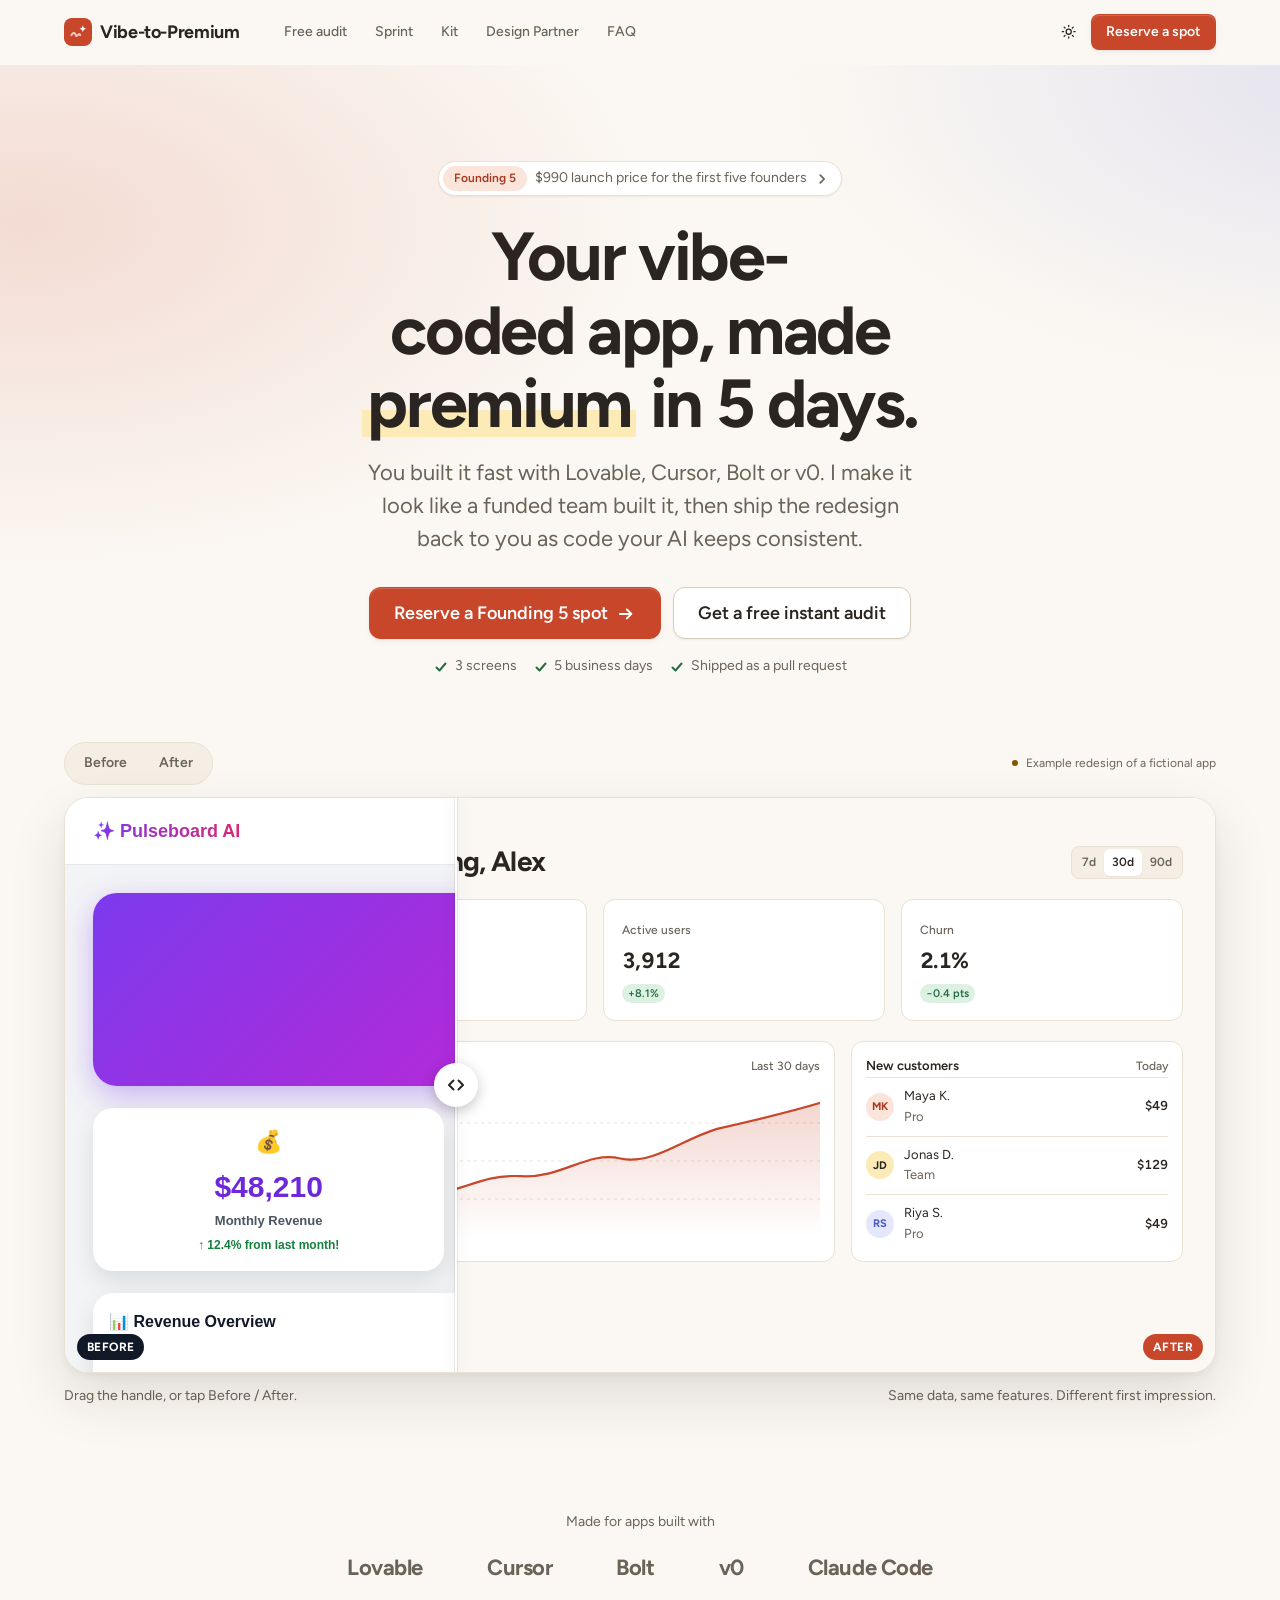
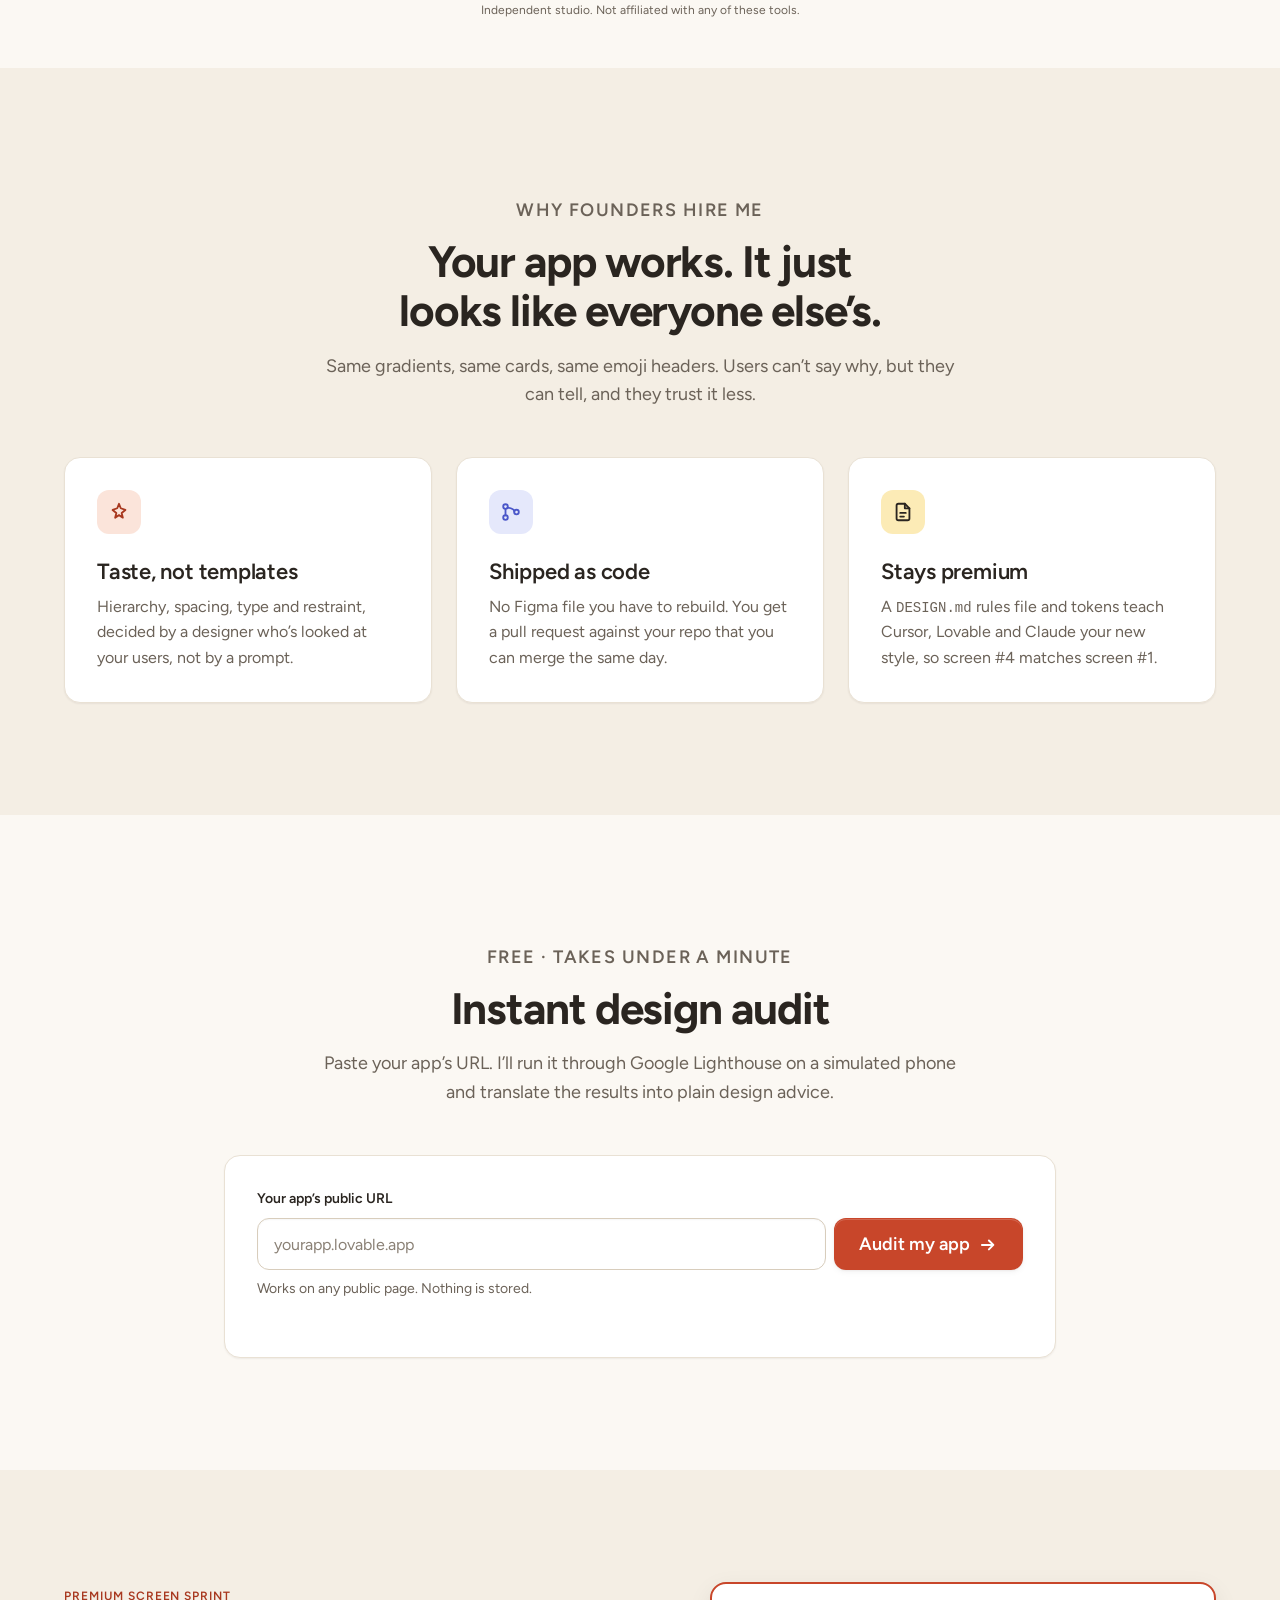
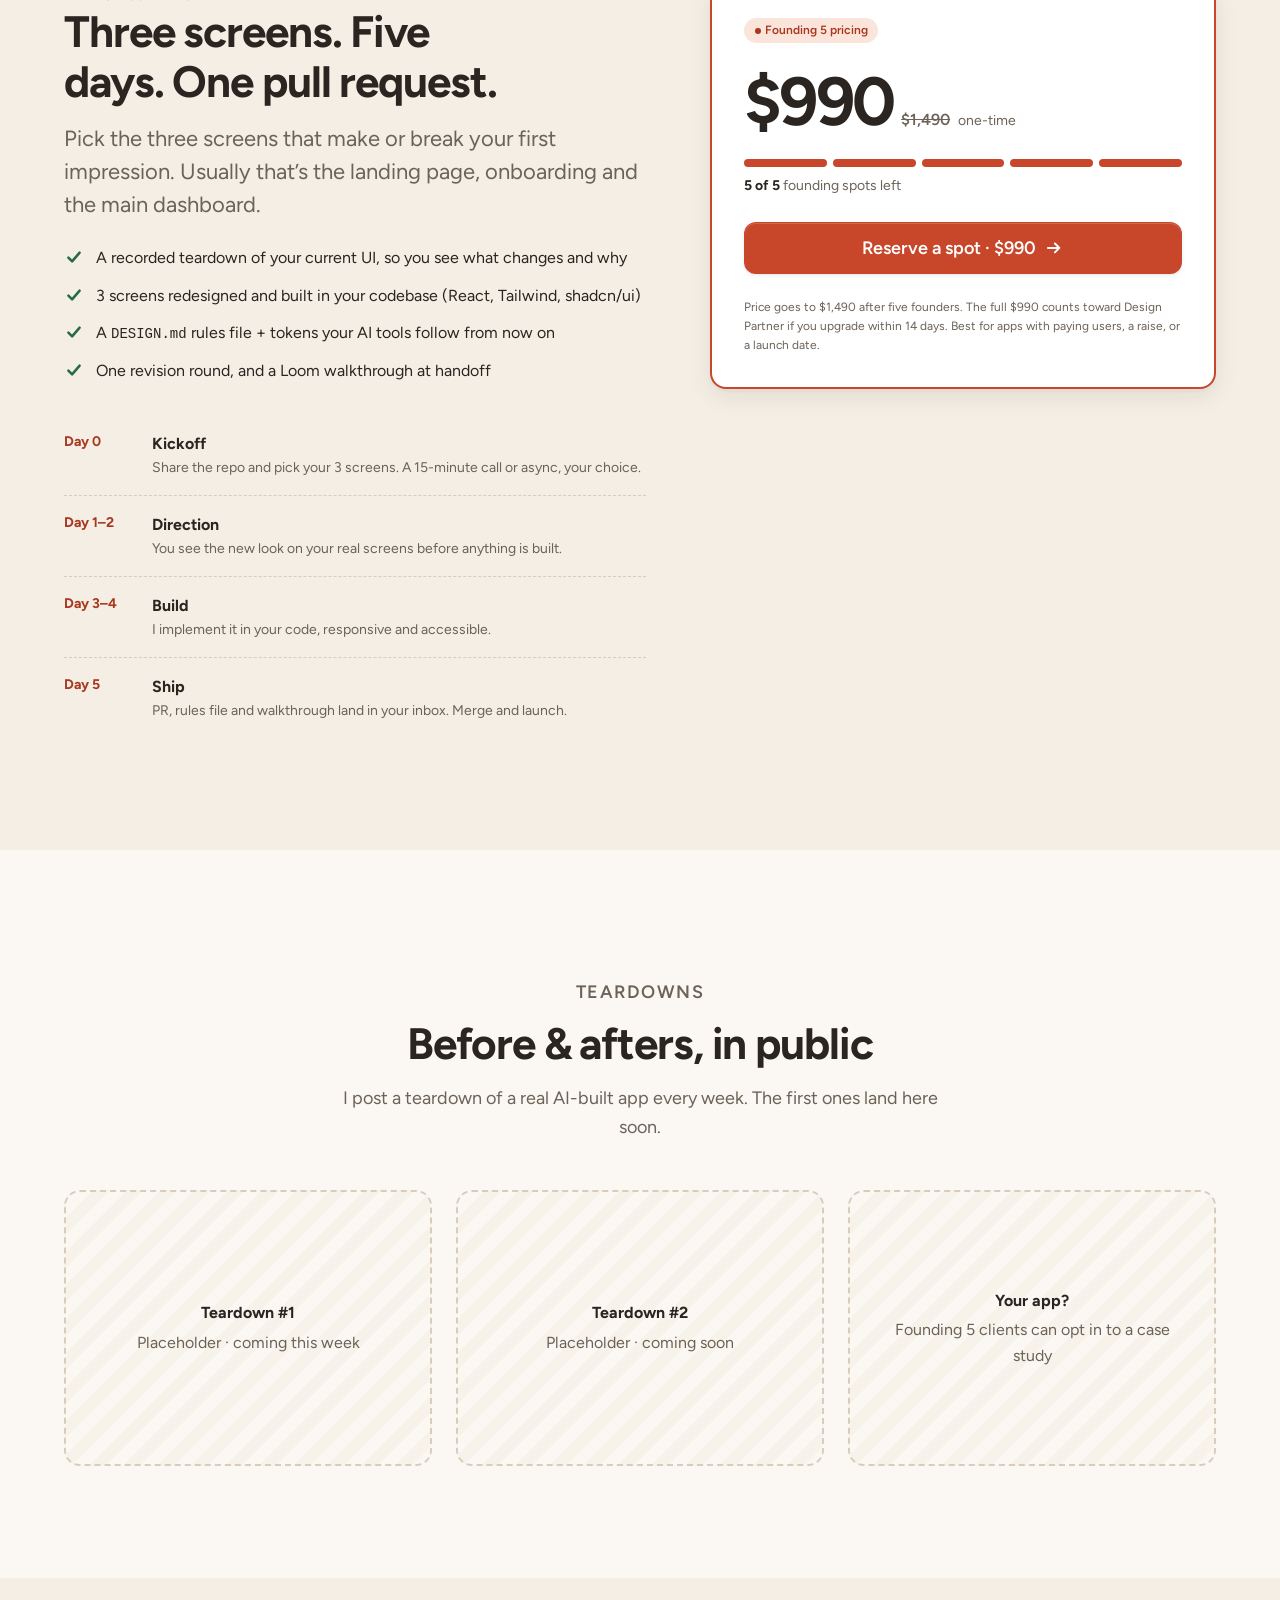
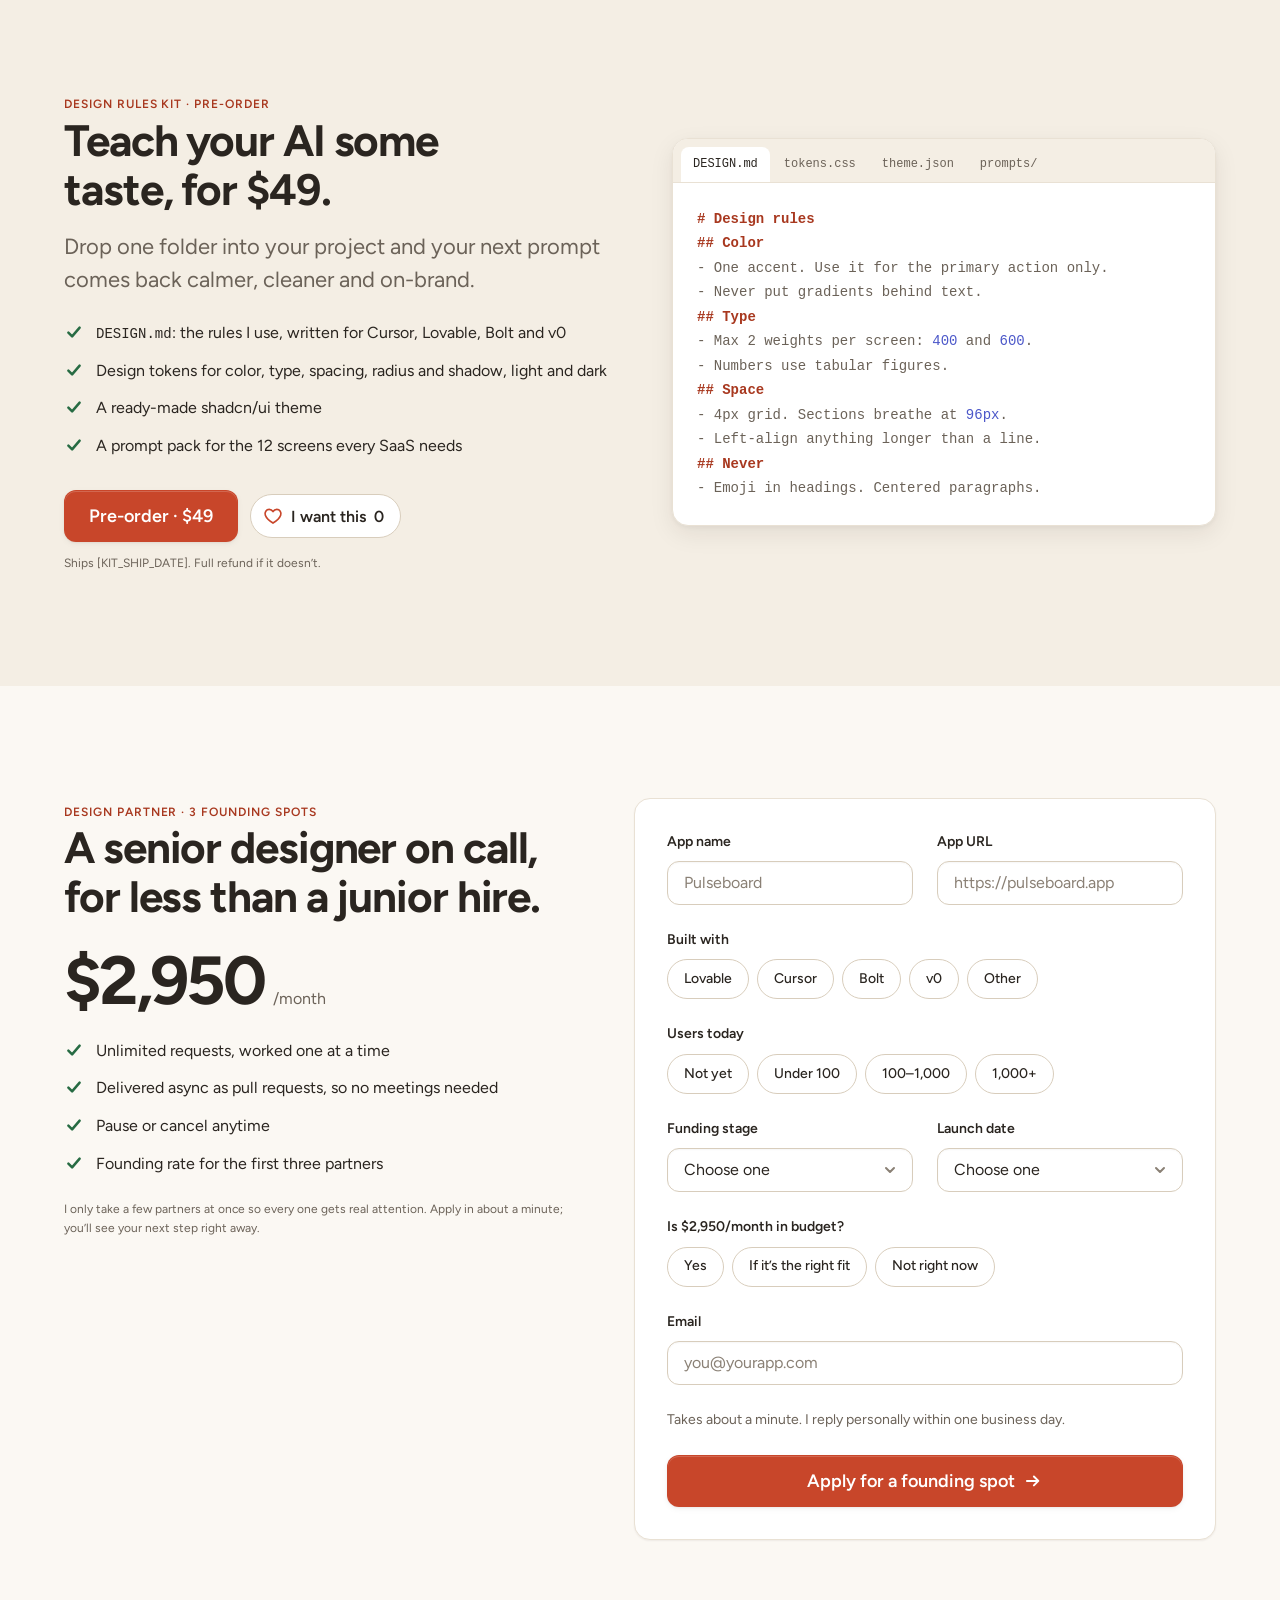
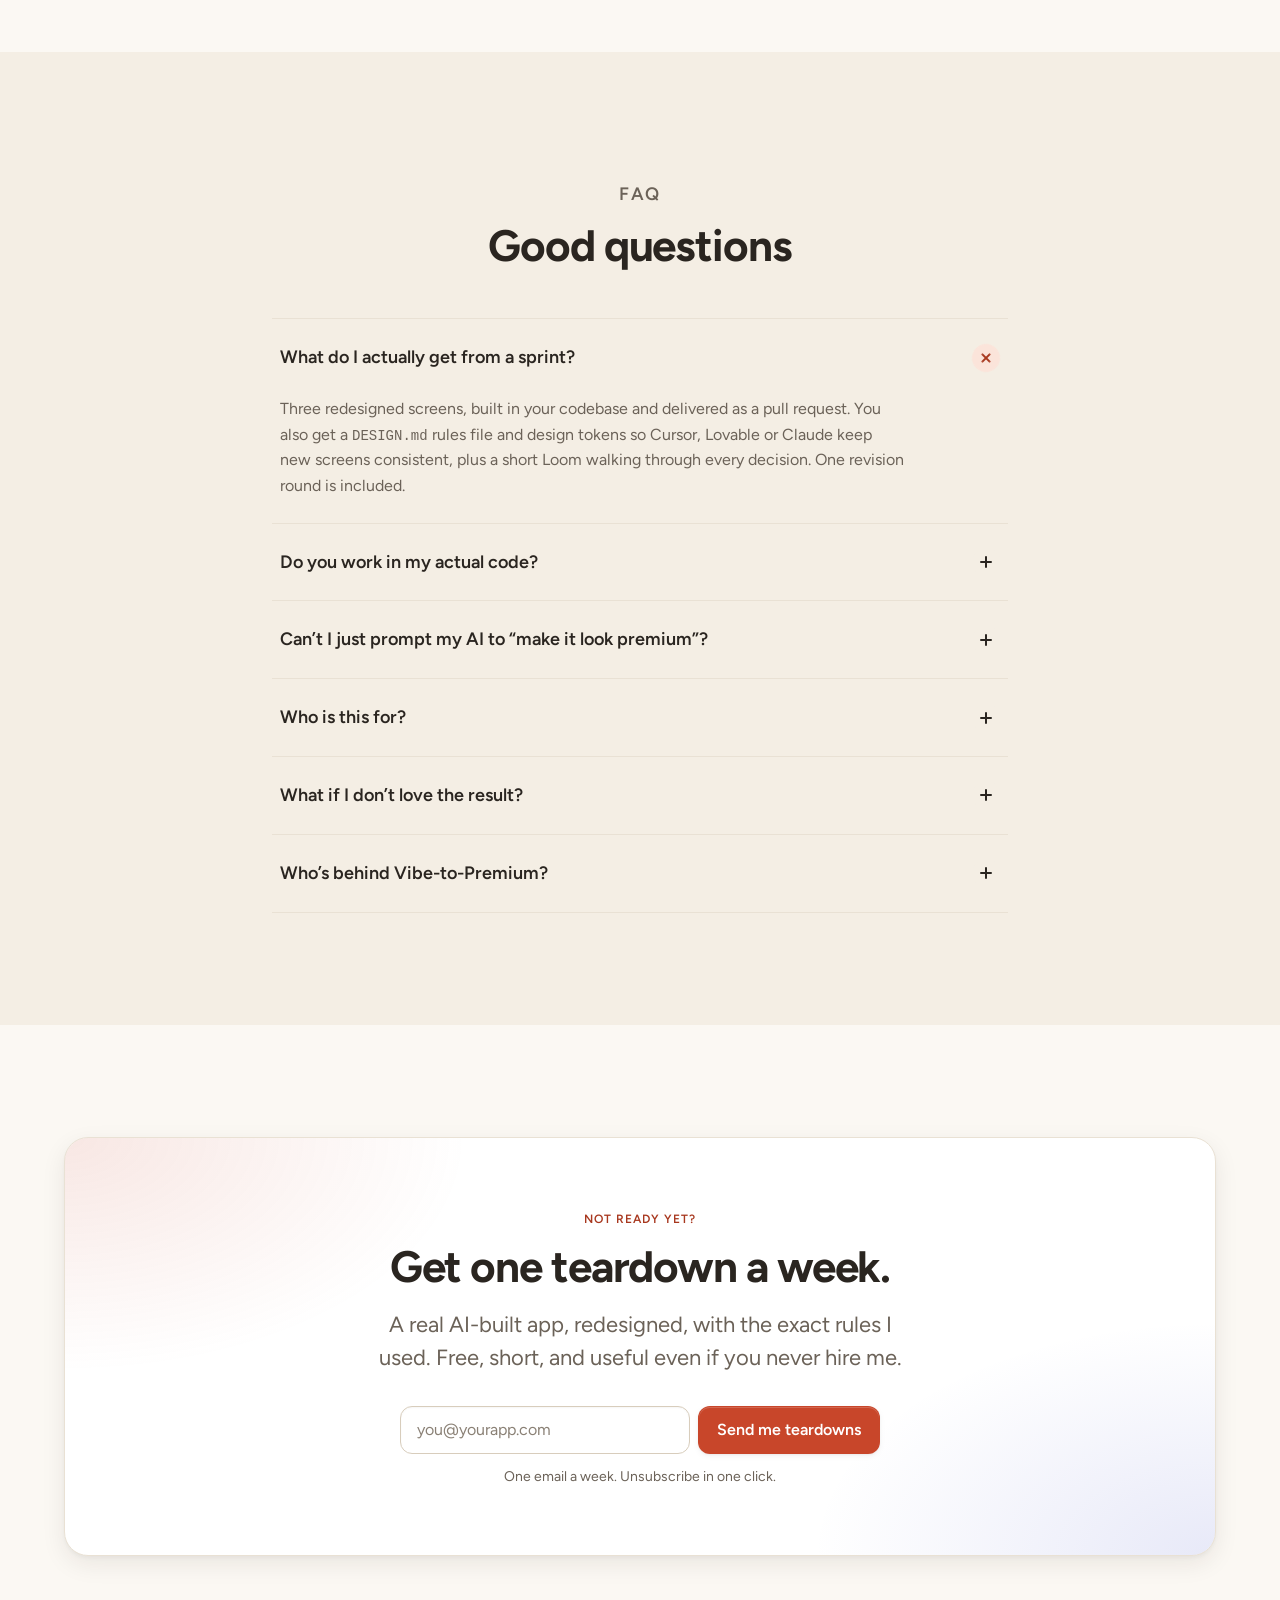
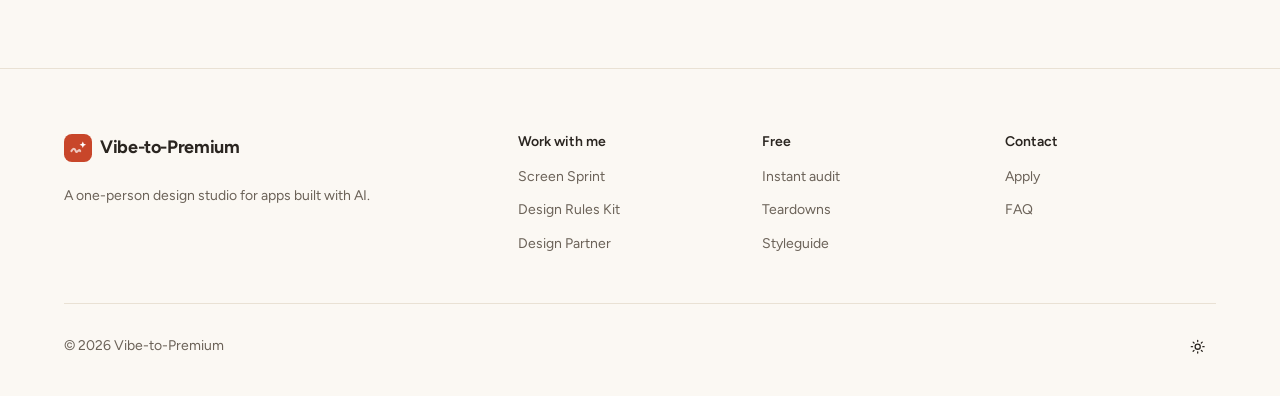
==== commit 738cf316: "Remove name from footer" ====
--- a/index.html
+++ b/index.html
@@ -12,7 +12,7 @@
     #PAYMENT_LINK_SPRINT     "Reserve a spot" buttons for the $990 Founding 5 sprint (3 places)
     #PAYMENT_LINK_KIT        "Pre-order" button for the $49 Design Rules Kit (2 places)
   FORMS / FOLLOW-UPS  (all in config.js; see README.md)
-    CONTACT_EMAIL            config.js. STILL A PLACEHOLDER: 'hello@REPLACE-ME.com'. Dhaval's real address goes here.
+    CONTACT_EMAIL            config.js. Set to 'dhavalm.pat@outlook.com' (receives mailto applications and sign-ups).
                              While the Tally IDs are blank, both forms open the visitor's email app (mailto:) to this
                              address with everything prefilled (application answers + intake_score + intake_tier, or
                              the waitlist email). The instant intake result still shows on the page.
@@ -412,7 +412,7 @@
       <div class="footer__grid">
         <div class="footer__brand stack">
           <a class="brand" href="#top" aria-label="Vibe-to-Premium home"><svg class="brand__mark" viewBox="0 0 32 32" aria-hidden="true"><rect width="32" height="32" rx="9" fill="var(--color-accent)"/><path d="M8.5 19.5c2-3.5 3.6-3.5 5 0s3-3.5 5 0" stroke="var(--color-accent-ink)" stroke-width="2.4" fill="none" stroke-linecap="round" stroke-linejoin="round" opacity=".7"/><path d="M21.5 8.5l1.1 2.6 2.6 1.1-2.6 1.1-1.1 2.6-1.1-2.6-2.6-1.1 2.6-1.1z" fill="var(--color-accent-ink)"/></svg><span data-slot="brand">Vibe-to-Premium</span></a>
-          <p class="small muted" style="max-width:20rem">A one-person design studio for apps built with AI. Run by Dhaval Patel.</p>
+          <p class="small muted" style="max-width:20rem">A one-person design studio for apps built with AI.</p>
         </div>
         <nav aria-labelledby="f-work"><h2 id="f-work">Work with me</h2><ul><li><a href="#sprint">Screen Sprint</a></li><li><a href="#kit">Design Rules Kit</a></li><li><a href="#partner">Design Partner</a></li></ul></nav>
         <nav aria-labelledby="f-free"><h2 id="f-free">Free</h2><ul><li><a href="#audit">Instant audit</a></li><li><a href="#work">Teardowns</a></li><li><a href="components.html">Styleguide</a></li></ul></nav>
